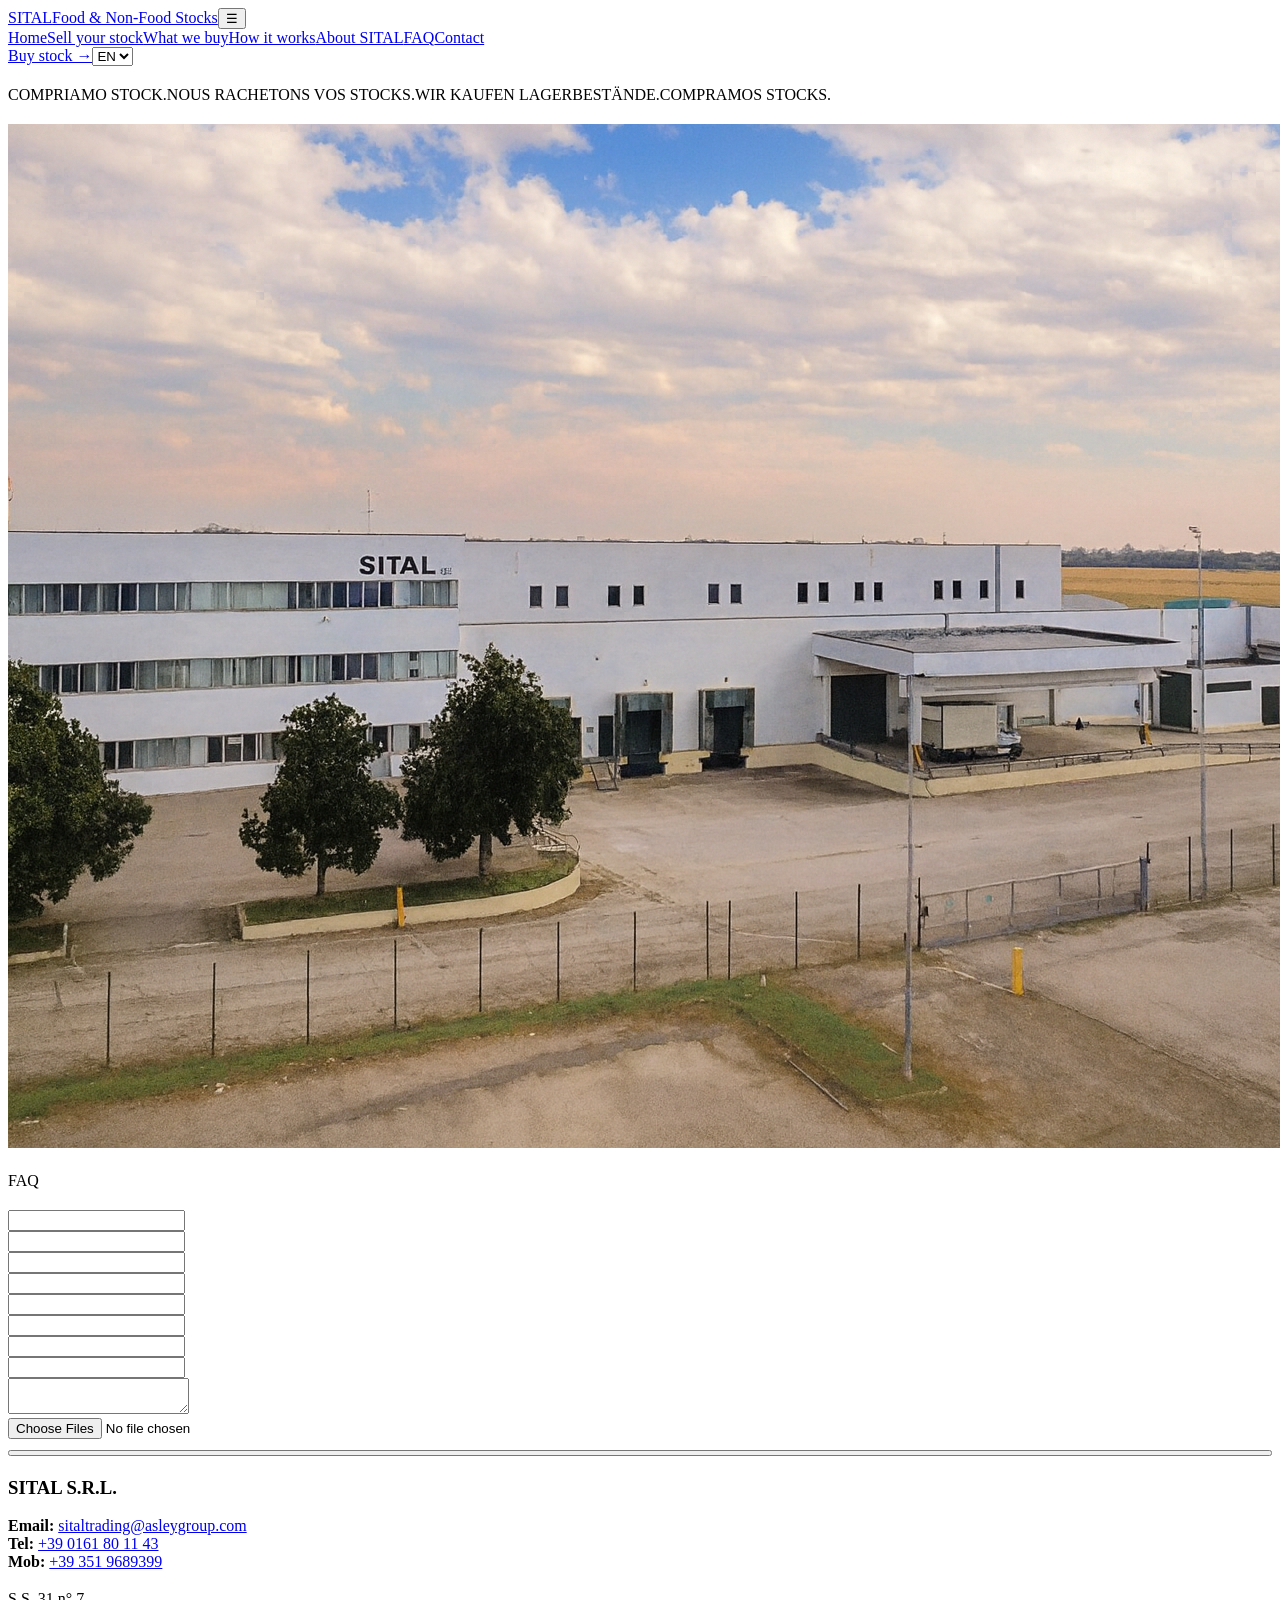
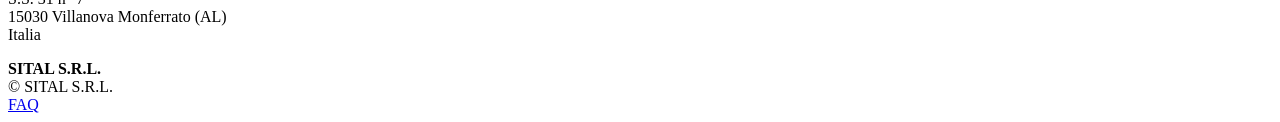
==== preview/index.html @ 307b0c4f "Add isolated redesign preview" ====
<!DOCTYPE html>
<html lang="en">
<head>
<meta charset="UTF-8"><meta name="viewport" content="width=device-width,initial-scale=1">
<meta name="theme-color" content="#0c2033"><meta name="description" content="SITAL buys overstocks, short-dated products, end-of-line goods, cancelled orders and packaging-change stock.">
<title>SITAL | We Buy Stocks</title><link rel="stylesheet" href="site.css">
</head>
<body>
<header><div class="container top"><a class="brand" href="#top"><span class="brand-main">SITAL</span><span class="brand-sub">Food & Non-Food Stocks</span></a><button class="menu" id="menu">☰</button><nav id="nav"><a href="#top" data-k="nav.0">Home</a><a href="#sell" data-k="nav.1">Sell your stock</a><a href="#what" data-k="nav.2">What we buy</a><a href="#how" data-k="nav.3">How it works</a><a href="#about" data-k="nav.4">About SITAL</a><a href="#faq" data-k="nav.5">FAQ</a><a href="#contact" data-k="nav.6">Contact</a></nav><div class="actions"><a class="btn btn-orange header-buy" href="mailto:sitaltrading@asleygroup.com?subject=Stock%20purchase%20enquiry" data-k="nav.7">Buy stock →</a><select class="lang" id="lang"><option value="en">EN</option><option value="it">IT</option><option value="fr">FR</option><option value="de">DE</option><option value="es">ES</option></select></div></div></header>
<main id="top">
<section class="hero"><div class="container hero-in"><div class="hero-kicker" data-k="hero.0"></div><h1 data-k="hero.1"></h1><div class="multi"><span>COMPRIAMO STOCK.</span><span>NOUS RACHETONS VOS STOCKS.</span><span>WIR KAUFEN LAGERBESTÄNDE.</span><span>COMPRAMOS STOCKS.</span></div><div class="hero-cta"><a class="btn btn-orange" href="#sell" data-k="hero.2"></a><a class="btn btn-outline" href="#how" data-k="hero.3"></a></div></div><div class="hero-note" data-k="hero.4"></div></section>
<div class="band"><div class="container band-in"><div class="band-item" data-k="values.0"></div><div class="band-item" data-k="values.1"></div><div class="band-item" data-k="values.2"></div></div></div>
<div class="features"><div class="container features-in" id="features"></div></div>
<section id="what"><div class="container reveal"><div class="eyebrow" data-k="what.0"></div><h2 class="title" data-k="what.1"></h2><p class="lead" data-k="what.2"></p><div class="cards" id="whatCards"></div></div></section>
<section class="why"><div class="container why-grid"><div class="why-box reveal"><div class="eyebrow" data-k="why.0"></div><h2 data-k="why.1"></h2><p data-k="why.2"></p><a href="#sell" class="btn btn-orange" data-k="why.3"></a></div><div class="why-items reveal" id="whyItems"></div></div></section>
<section id="how"><div class="container reveal"><div class="eyebrow" data-k="how.0"></div><h2 class="title" data-k="how.1"></h2><p class="lead" data-k="how.2"></p><div class="steps" id="steps"></div></div></section>
<section class="protect"><div class="container protect-grid reveal"><div><div class="eyebrow" data-k="protect.0"></div><h2 class="title" data-k="protect.1"></h2><p class="lead" data-k="protect.2"></p><div class="rules" id="rules"></div></div><div class="noitaly"><span data-k="protect.4"></span><small data-k="protect.5"></small></div></div></section>
<section id="about"><div class="container about-grid reveal"><div><div class="eyebrow" data-k="about.0"></div><h2 class="title" data-k="about.1"></h2><p class="lead" data-k="about.2"></p><div class="facts" id="facts"></div></div><div class="photo"><img src="../foto-azienda.png" alt="SITAL warehouse and offices in Villanova Monferrato" loading="lazy"></div></div></section>
<section class="sustain"><div class="container reveal"><div class="eyebrow" data-k="sustain.0"></div><h2 class="title" data-k="sustain.1"></h2><p class="lead" data-k="sustain.2"></p><div class="cards" id="sustainCards"></div></div></section>
<section id="faq"><div class="container reveal"><div class="eyebrow">FAQ</div><h2 class="title" data-k="faqTitle"></h2><div class="faq-wrap" id="faqWrap"></div></div></section>
<section class="sell" id="sell"><div class="container sell-grid reveal"><div><div class="eyebrow" data-k="sell.0"></div><h2 class="title" data-k="sell.1"></h2><p class="lead" data-k="sell.2"></p><ul class="check" id="check"></ul></div><form class="form" id="stockForm"><div class="row"><div class="field"><label data-k="form.0"></label><input id="company" required></div><div class="field"><label data-k="form.1"></label><input id="name" required></div></div><div class="row"><div class="field"><label data-k="form.2"></label><input id="email" type="email" required></div><div class="field"><label data-k="form.3"></label><input id="phone"></div></div><div class="row"><div class="field"><label data-k="form.4"></label><input id="product" required></div><div class="field"><label data-k="form.5"></label><input id="qty"></div></div><div class="row"><div class="field"><label data-k="form.6"></label><input id="expiry"></div><div class="field"><label data-k="form.7"></label><input id="location"></div></div><div class="field"><label data-k="form.8"></label><textarea id="details"></textarea></div><div class="field"><label data-k="form.9"></label><input id="files" type="file" multiple accept=".xlsx,.xls,.csv,.pdf,.jpg,.jpeg,.png,.webp"><div class="hint" data-k="form.10"></div></div><button class="btn btn-orange" style="width:100%" type="submit" data-k="form.11"></button><p class="note" data-k="form.12"></p></form></div></section>
<section id="contact"><div class="container reveal"><div class="eyebrow" data-k="contact.0"></div><h2 class="title" data-k="contact.1"></h2><div class="contact-grid"><div class="contact-card"><h3>SITAL S.R.L.</h3><div class="line"><strong>Email:</strong> <a href="mailto:sitaltrading@asleygroup.com">sitaltrading@asleygroup.com</a></div><div class="line"><strong>Tel:</strong> <a href="tel:+390161801143">+39 0161 80 11 43</a></div><div class="line"><strong>Mob:</strong> <a href="tel:+393519689399">+39 351 9689399</a></div><div class="contact-actions"><a class="btn btn-orange" href="mailto:sitaltrading@asleygroup.com" data-k="contact.2"></a><a class="btn btn-dark" href="tel:+390161801143" data-k="contact.3"></a></div></div><div class="contact-card"><h3 data-k="contact.4"></h3><div class="line">S.S. 31 n° 7<br>15030 Villanova Monferrato (AL)<br>Italia</div><p class="line" data-k="contact.5"></p><div class="contact-actions"><a class="btn btn-dark" target="_blank" rel="noopener" href="https://www.google.com/maps/search/?api=1&query=SITAL+SRL+Villanova+Monferrato" data-k="contact.6"></a></div></div></div></div></section>
</main>
<footer><div class="container foot"><div><strong>SITAL S.R.L.</strong><div>© <span id="year"></span> SITAL S.R.L.</div></div><div class="foot-links"><a href="#what" data-k="nav.2"></a><a href="#how" data-k="nav.3"></a><a href="#faq">FAQ</a><a href="#contact" data-k="nav.6"></a></div></div></footer>
<div class="toast" id="toast"></div><script src="translations.js"></script><script src="site.js"></script>
</body></html>
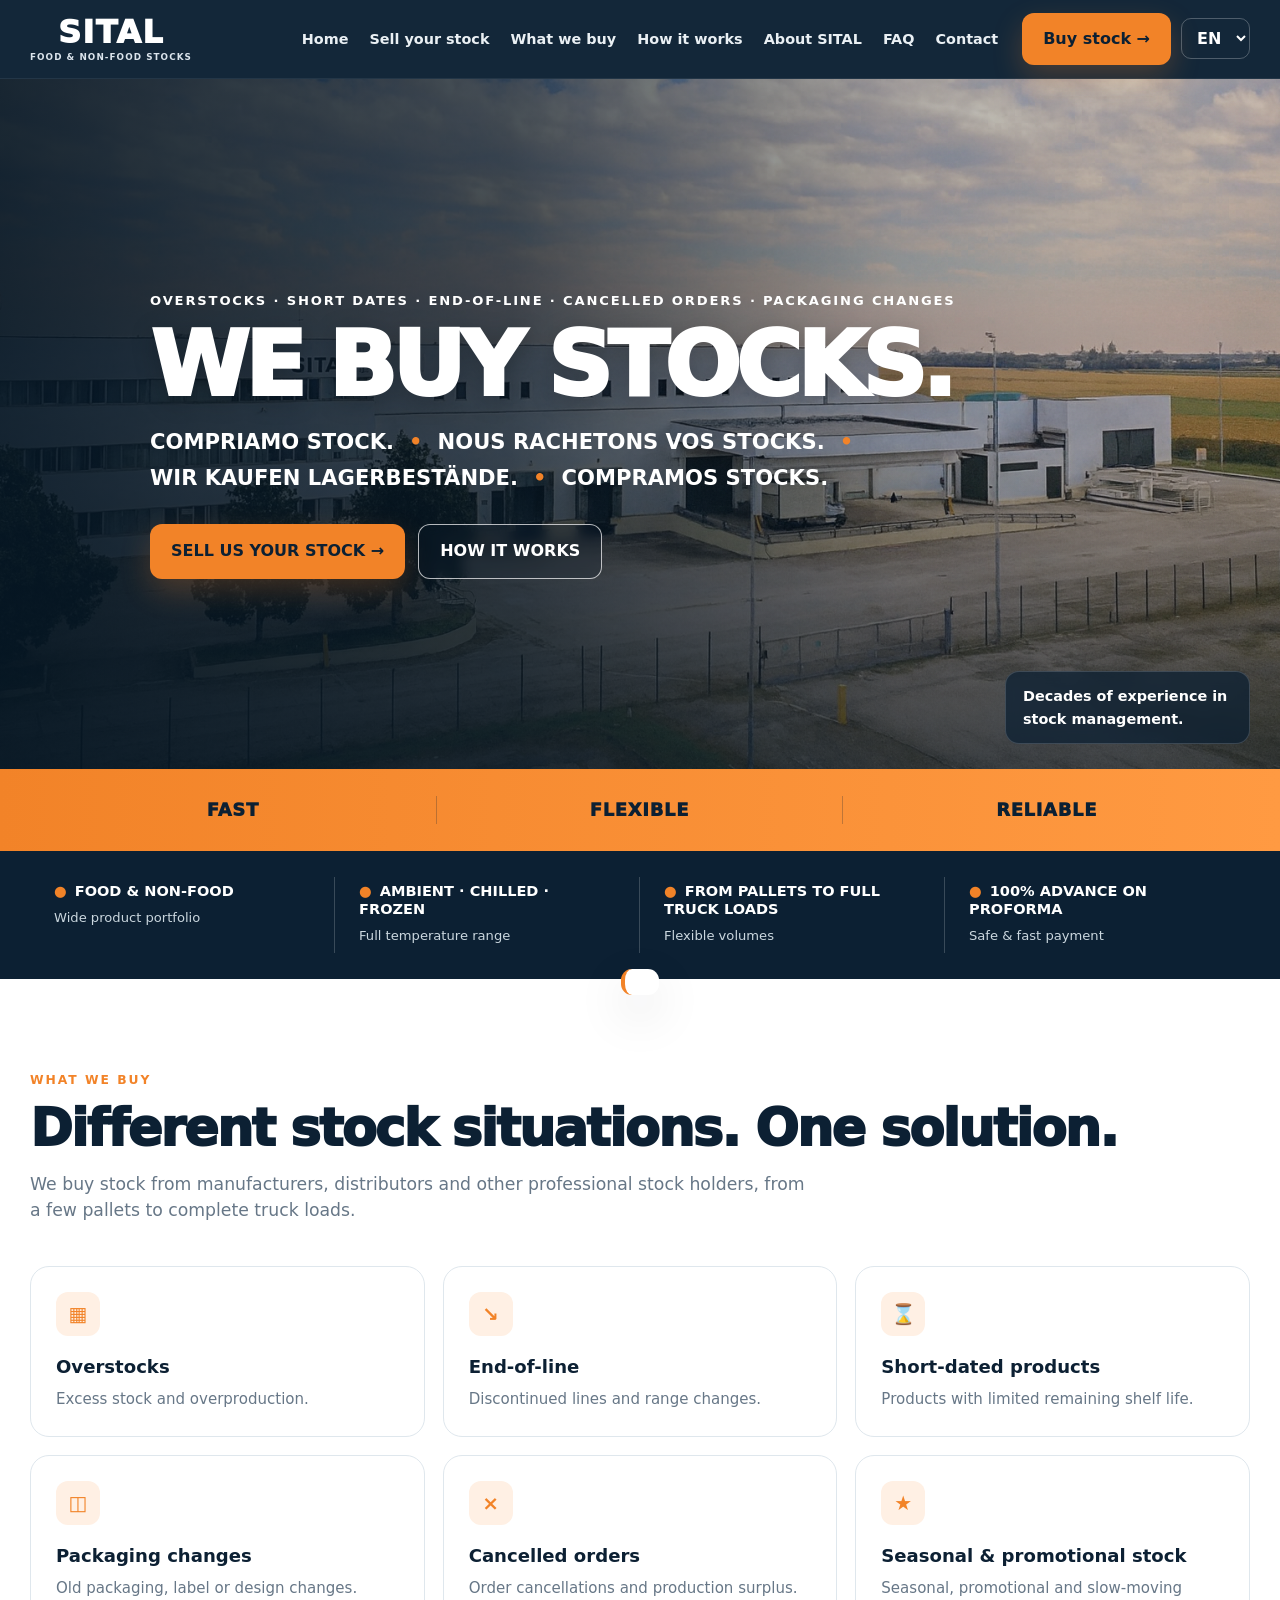
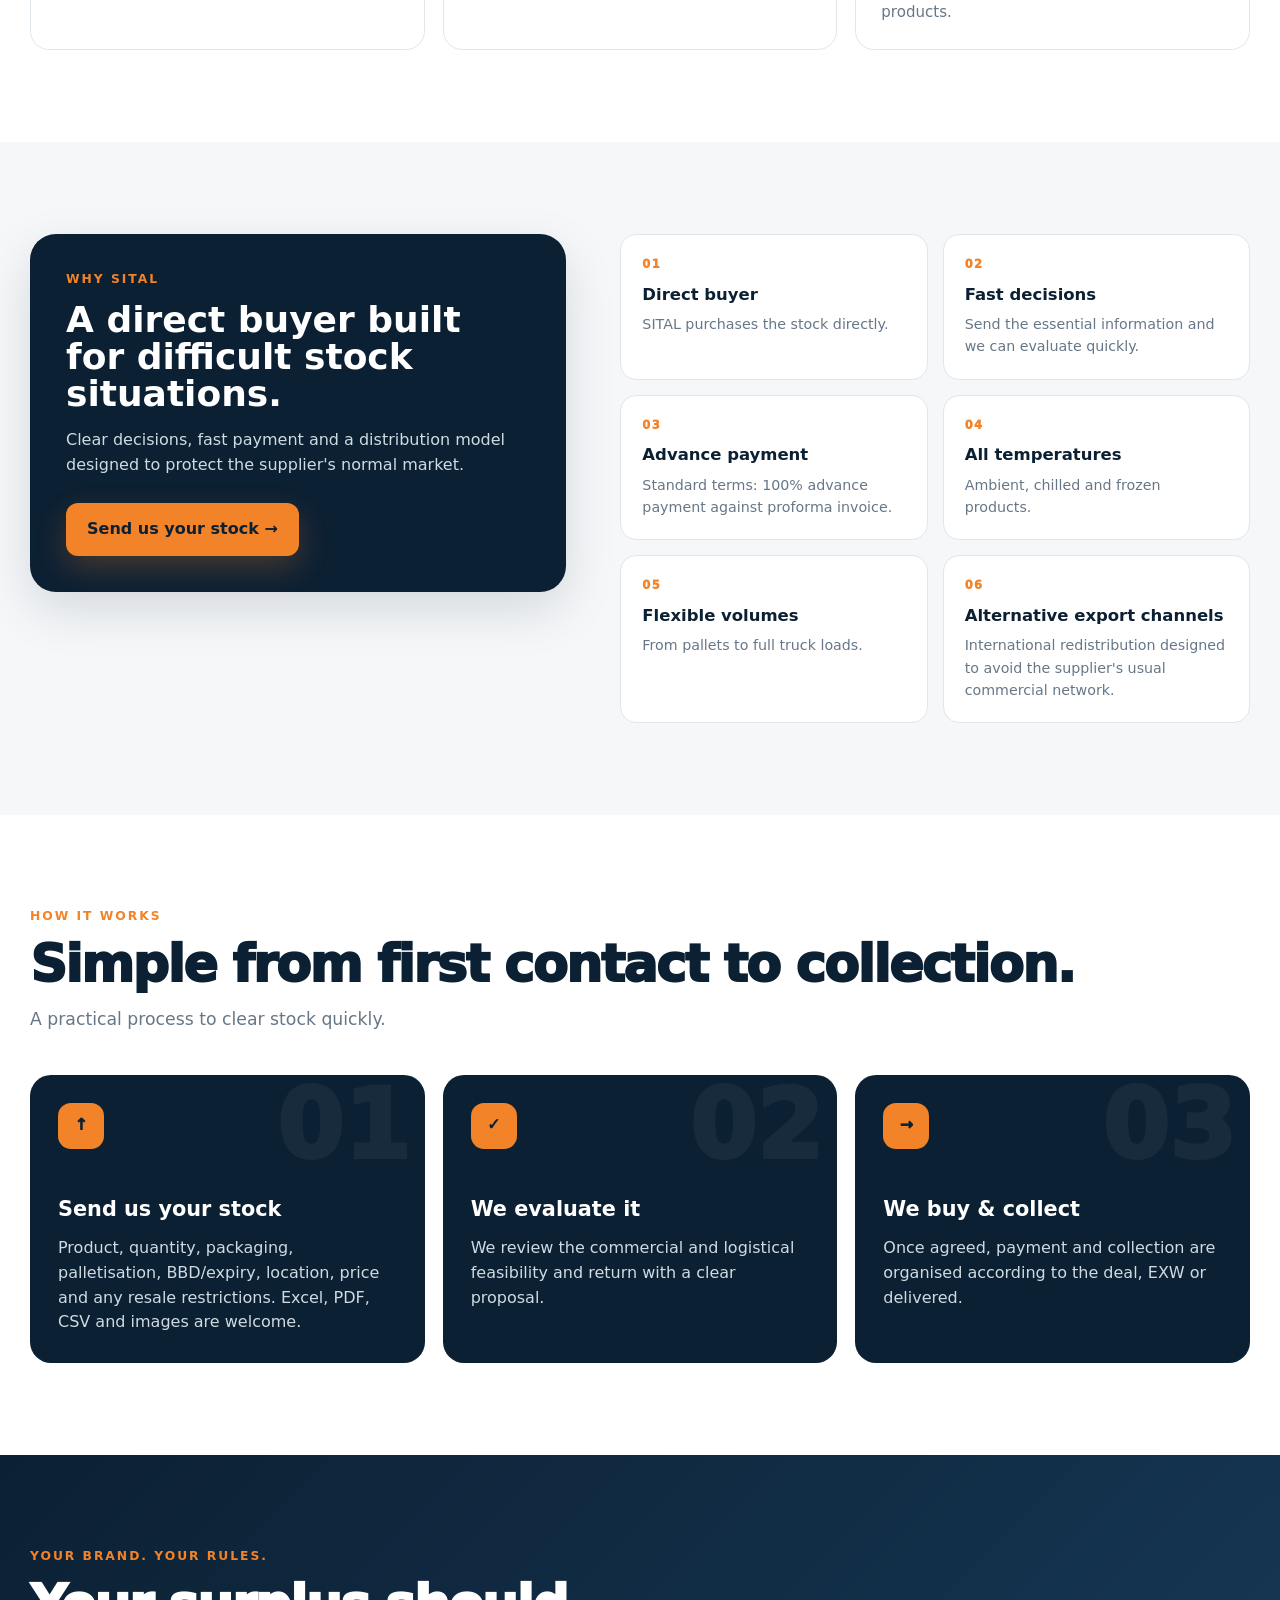
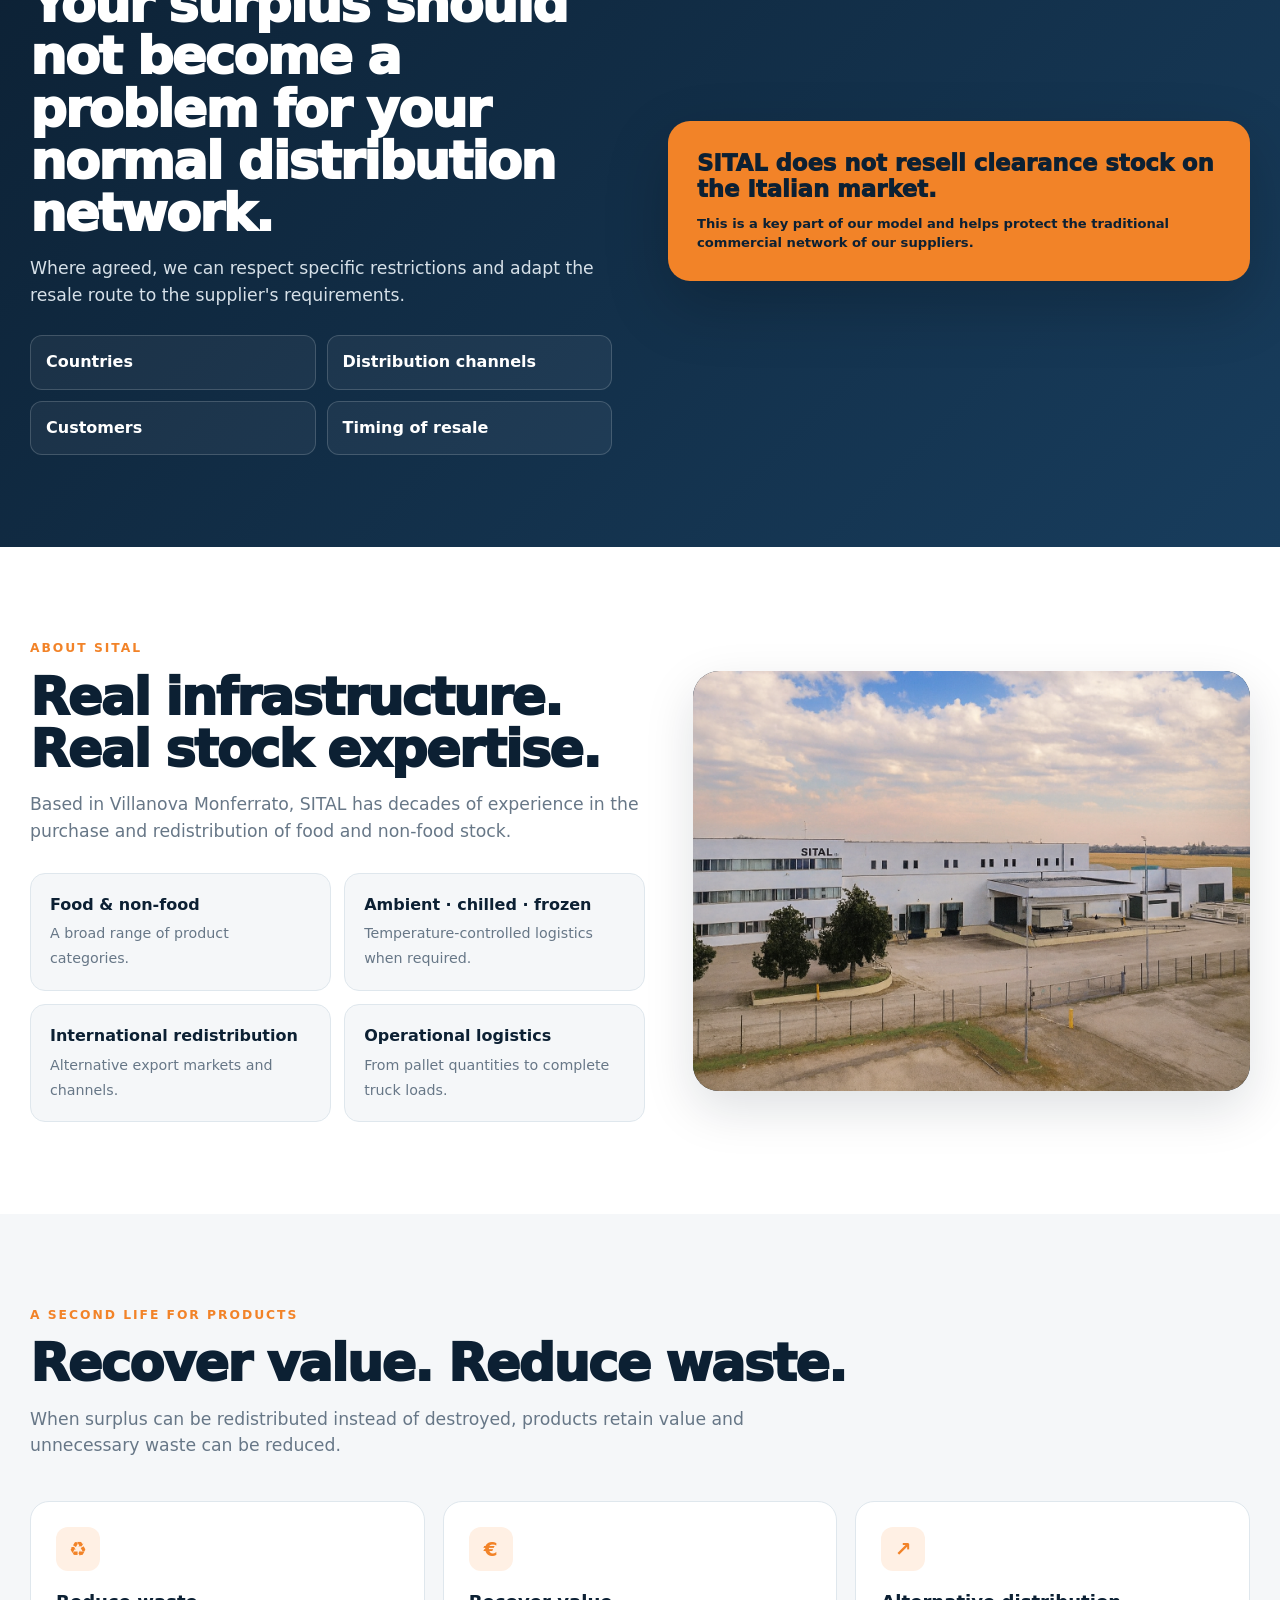
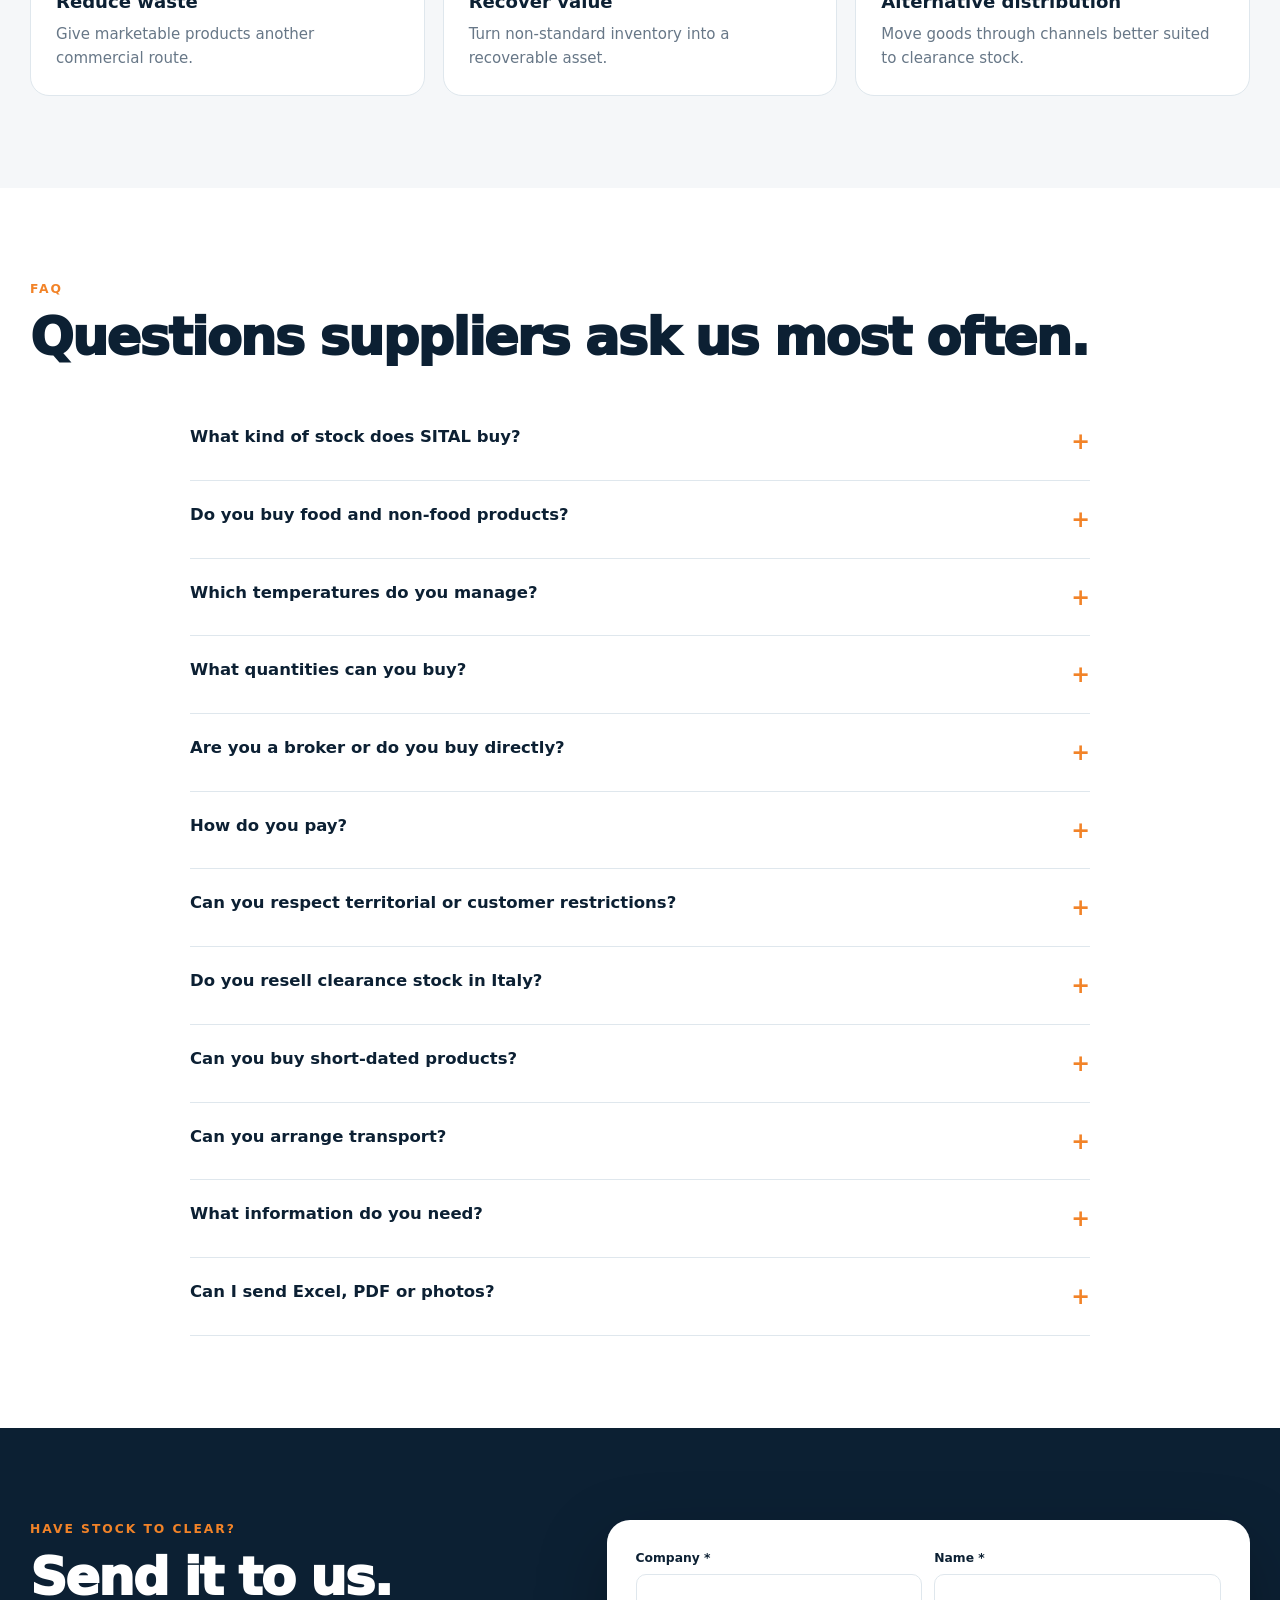
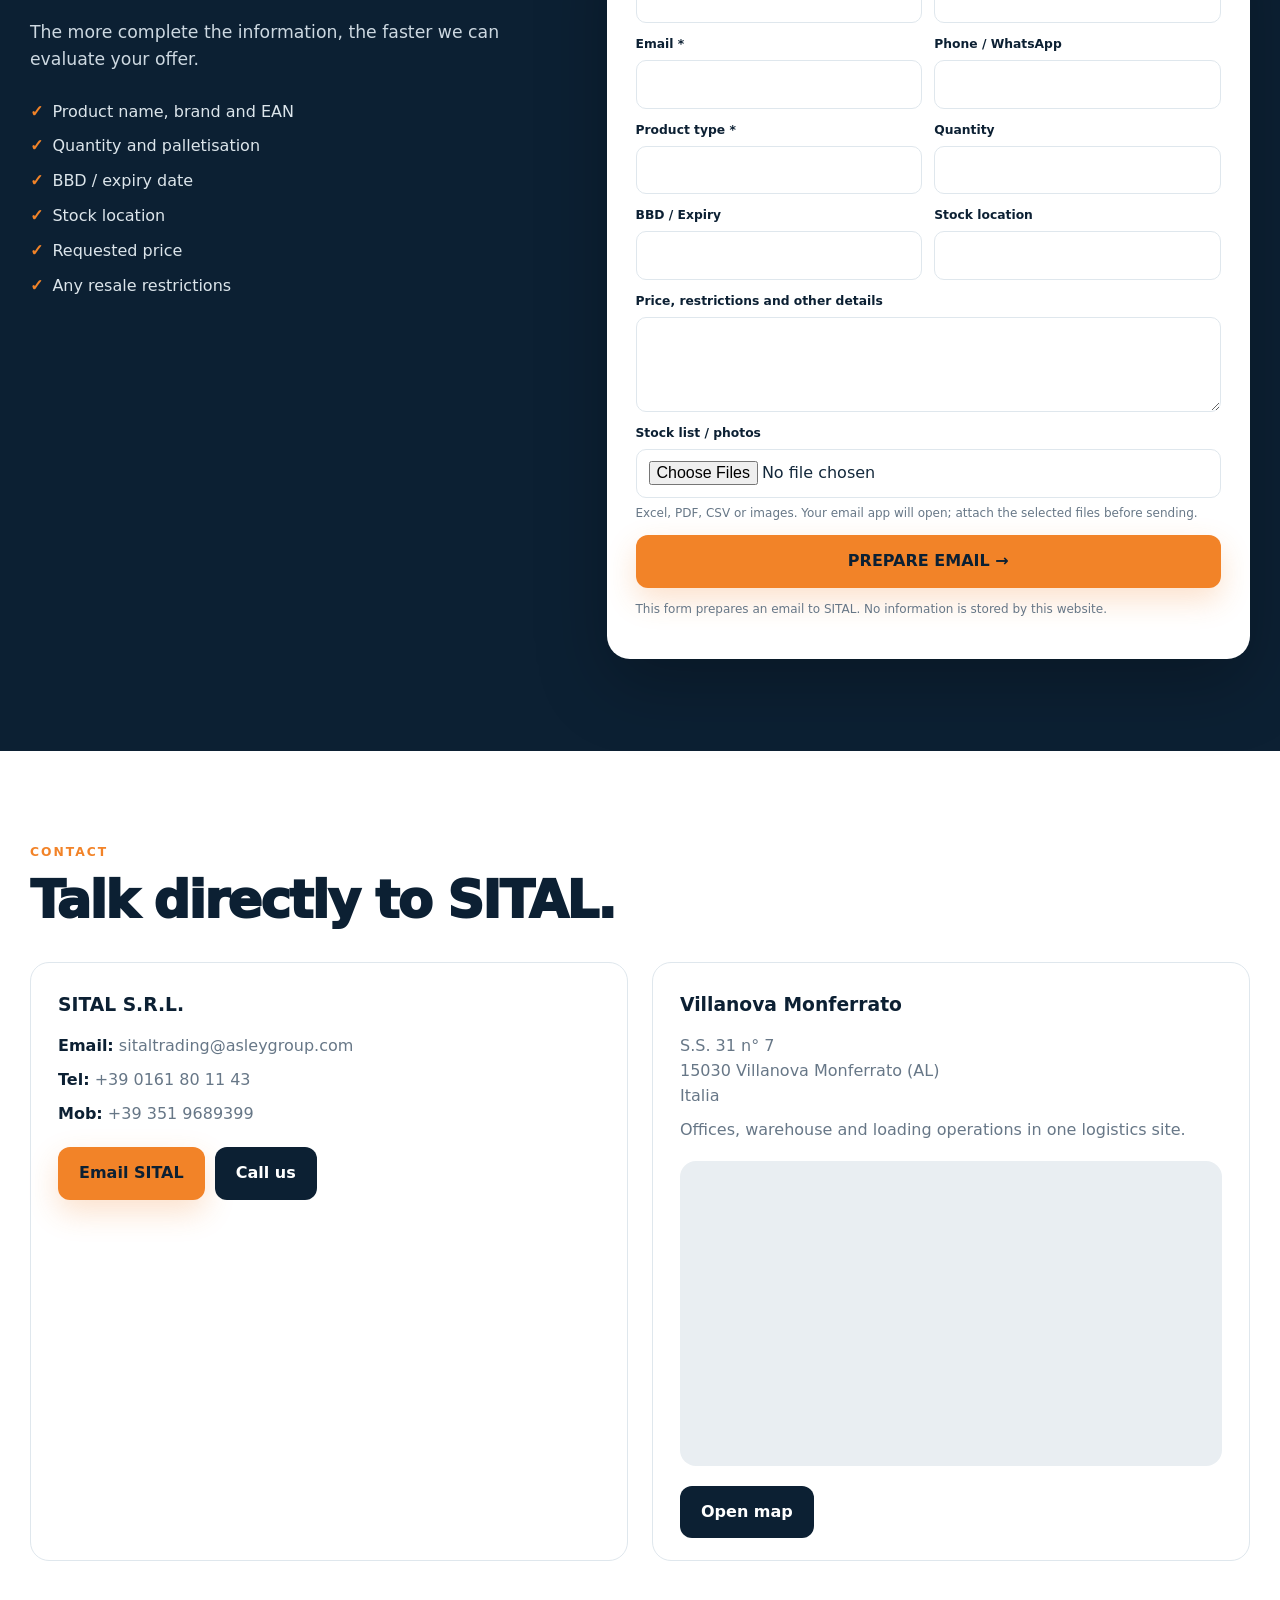
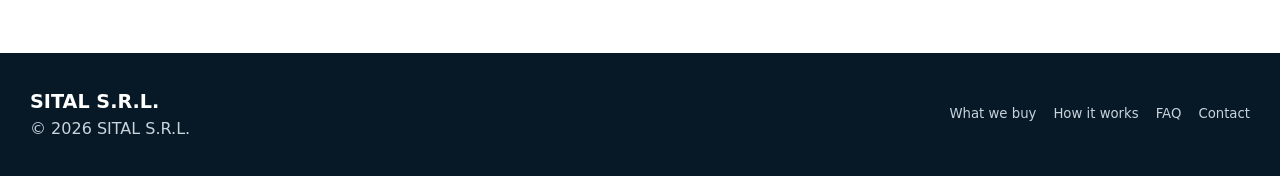
==== commit 7a3465a2: "Update preview with flyer image and embedded Google map" ====
--- a/preview/index.html
+++ b/preview/index.html
@@ -15,12 +15,12 @@
 <section class="why"><div class="container why-grid"><div class="why-box reveal"><div class="eyebrow" data-k="why.0"></div><h2 data-k="why.1"></h2><p data-k="why.2"></p><a href="#sell" class="btn btn-orange" data-k="why.3"></a></div><div class="why-items reveal" id="whyItems"></div></div></section>
 <section id="how"><div class="container reveal"><div class="eyebrow" data-k="how.0"></div><h2 class="title" data-k="how.1"></h2><p class="lead" data-k="how.2"></p><div class="steps" id="steps"></div></div></section>
 <section class="protect"><div class="container protect-grid reveal"><div><div class="eyebrow" data-k="protect.0"></div><h2 class="title" data-k="protect.1"></h2><p class="lead" data-k="protect.2"></p><div class="rules" id="rules"></div></div><div class="noitaly"><span data-k="protect.4"></span><small data-k="protect.5"></small></div></div></section>
-<section id="about"><div class="container about-grid reveal"><div><div class="eyebrow" data-k="about.0"></div><h2 class="title" data-k="about.1"></h2><p class="lead" data-k="about.2"></p><div class="facts" id="facts"></div></div><div class="photo"><img src="../foto-azienda.png" alt="SITAL warehouse and offices in Villanova Monferrato" loading="lazy"></div></div></section>
+<section id="about"><div class="container about-grid reveal"><div><div class="eyebrow" data-k="about.0"></div><h2 class="title" data-k="about.1"></h2><p class="lead" data-k="about.2"></p><div class="facts" id="facts"></div></div><div class="photo"><img id="companyPhoto" src="../foto-azienda.png" alt="SITAL warehouse and offices in Villanova Monferrato" loading="lazy"></div></div></section>
 <section class="sustain"><div class="container reveal"><div class="eyebrow" data-k="sustain.0"></div><h2 class="title" data-k="sustain.1"></h2><p class="lead" data-k="sustain.2"></p><div class="cards" id="sustainCards"></div></div></section>
 <section id="faq"><div class="container reveal"><div class="eyebrow">FAQ</div><h2 class="title" data-k="faqTitle"></h2><div class="faq-wrap" id="faqWrap"></div></div></section>
 <section class="sell" id="sell"><div class="container sell-grid reveal"><div><div class="eyebrow" data-k="sell.0"></div><h2 class="title" data-k="sell.1"></h2><p class="lead" data-k="sell.2"></p><ul class="check" id="check"></ul></div><form class="form" id="stockForm"><div class="row"><div class="field"><label data-k="form.0"></label><input id="company" required></div><div class="field"><label data-k="form.1"></label><input id="name" required></div></div><div class="row"><div class="field"><label data-k="form.2"></label><input id="email" type="email" required></div><div class="field"><label data-k="form.3"></label><input id="phone"></div></div><div class="row"><div class="field"><label data-k="form.4"></label><input id="product" required></div><div class="field"><label data-k="form.5"></label><input id="qty"></div></div><div class="row"><div class="field"><label data-k="form.6"></label><input id="expiry"></div><div class="field"><label data-k="form.7"></label><input id="location"></div></div><div class="field"><label data-k="form.8"></label><textarea id="details"></textarea></div><div class="field"><label data-k="form.9"></label><input id="files" type="file" multiple accept=".xlsx,.xls,.csv,.pdf,.jpg,.jpeg,.png,.webp"><div class="hint" data-k="form.10"></div></div><button class="btn btn-orange" style="width:100%" type="submit" data-k="form.11"></button><p class="note" data-k="form.12"></p></form></div></section>
-<section id="contact"><div class="container reveal"><div class="eyebrow" data-k="contact.0"></div><h2 class="title" data-k="contact.1"></h2><div class="contact-grid"><div class="contact-card"><h3>SITAL S.R.L.</h3><div class="line"><strong>Email:</strong> <a href="mailto:sitaltrading@asleygroup.com">sitaltrading@asleygroup.com</a></div><div class="line"><strong>Tel:</strong> <a href="tel:+390161801143">+39 0161 80 11 43</a></div><div class="line"><strong>Mob:</strong> <a href="tel:+393519689399">+39 351 9689399</a></div><div class="contact-actions"><a class="btn btn-orange" href="mailto:sitaltrading@asleygroup.com" data-k="contact.2"></a><a class="btn btn-dark" href="tel:+390161801143" data-k="contact.3"></a></div></div><div class="contact-card"><h3 data-k="contact.4"></h3><div class="line">S.S. 31 n° 7<br>15030 Villanova Monferrato (AL)<br>Italia</div><p class="line" data-k="contact.5"></p><div class="contact-actions"><a class="btn btn-dark" target="_blank" rel="noopener" href="https://www.google.com/maps/search/?api=1&query=SITAL+SRL+Villanova+Monferrato" data-k="contact.6"></a></div></div></div></div></section>
+<section id="contact"><div class="container reveal"><div class="eyebrow" data-k="contact.0"></div><h2 class="title" data-k="contact.1"></h2><div class="contact-grid"><div class="contact-card"><h3>SITAL S.R.L.</h3><div class="line"><strong>Email:</strong> <a href="mailto:sitaltrading@asleygroup.com">sitaltrading@asleygroup.com</a></div><div class="line"><strong>Tel:</strong> <a href="tel:+390161801143">+39 0161 80 11 43</a></div><div class="line"><strong>Mob:</strong> <a href="tel:+393519689399">+39 351 9689399</a></div><div class="contact-actions"><a class="btn btn-orange" href="mailto:sitaltrading@asleygroup.com" data-k="contact.2"></a><a class="btn btn-dark" href="tel:+390161801143" data-k="contact.3"></a></div></div><div class="contact-card"><h3 data-k="contact.4"></h3><div class="line">S.S. 31 n° 7<br>15030 Villanova Monferrato (AL)<br>Italia</div><p class="line" data-k="contact.5"></p><div class="map-wrap"><iframe title="SITAL location map" loading="lazy" referrerpolicy="no-referrer-when-downgrade" src="https://maps.google.com/maps?q=SITAL%20SRL%20Villanova%20Monferrato&z=14&output=embed"></iframe></div><div class="contact-actions"><a class="btn btn-dark" target="_blank" rel="noopener" href="https://www.google.com/maps/search/?api=1&query=SITAL+SRL+Villanova+Monferrato" data-k="contact.6"></a></div></div></div></div></section>
 </main>
 <footer><div class="container foot"><div><strong>SITAL S.R.L.</strong><div>© <span id="year"></span> SITAL S.R.L.</div></div><div class="foot-links"><a href="#what" data-k="nav.2"></a><a href="#how" data-k="nav.3"></a><a href="#faq">FAQ</a><a href="#contact" data-k="nav.6"></a></div></div></footer>
-<div class="toast" id="toast"></div><script src="translations.js"></script><script src="site.js"></script>
+<div class="toast" id="toast"></div><script src="translations.js"></script><script src="hero-0.js"></script><script src="hero-1.js"></script><script src="hero-2.js"></script><script src="hero-3.js"></script><script src="hero-4.js"></script><script src="hero-5.js"></script><script src="site.js"></script>
 </body></html>
--- a/preview/site.css
+++ b/preview/site.css
@@ -0,0 +1 @@
+:root{--navy:#0c2033;--navy2:#14334f;--orange:#f28328;--orange2:#ff9b47;--ink:#13283b;--muted:#677787;--soft:#f5f7f9;--line:#dfe7ed;--white:#fff;--max:1220px;--shadow:0 18px 50px rgba(5,25,42,.13)}*{box-sizing:border-box}html{scroll-behavior:smooth;scroll-padding-top:80px}body{margin:0;font-family:Inter,ui-sans-serif,system-ui,-apple-system,BlinkMacSystemFont,"Segoe UI",sans-serif;color:var(--ink);line-height:1.55;background:#fff;-webkit-font-smoothing:antialiased}a{color:inherit;text-decoration:none}button,input,textarea,select{font:inherit}img{max-width:100%;display:block}.container{width:min(var(--max),calc(100% - 40px));margin:auto}.eyebrow{text-transform:uppercase;letter-spacing:.16em;font-size:.77rem;font-weight:900;color:var(--orange);margin-bottom:12px}.title{margin:0 0 16px;font-size:clamp(2rem,4vw,3.55rem);line-height:1.02;letter-spacing:-.035em;color:var(--navy);font-weight:950}.lead{margin:0;color:var(--muted);font-size:1.08rem;max-width:790px}.btn{display:inline-flex;align-items:center;justify-content:center;gap:9px;border:0;border-radius:12px;padding:14px 21px;font-weight:900;cursor:pointer;transition:.2s}.btn:hover{transform:translateY(-2px)}.btn-orange{background:var(--orange);color:var(--navy);box-shadow:0 12px 30px rgba(242,131,40,.24)}.btn-orange:hover{background:var(--orange2)}.btn-outline{color:#fff;border:1px solid rgba(255,255,255,.7);background:rgba(12,32,51,.18);backdrop-filter:blur(6px)}.btn-dark{background:var(--navy);color:#fff}header{position:sticky;top:0;z-index:100;background:rgba(12,32,51,.97);backdrop-filter:blur(12px);border-bottom:1px solid rgba(255,255,255,.07)}.top{height:78px;display:flex;align-items:center;gap:24px}.brand{display:flex;flex-direction:column;line-height:1;align-items:center;text-align:center}.brand-main{font-size:2rem;font-weight:950;letter-spacing:.04em;color:#fff;position:relative}.brand-sub{font-size:.55rem;letter-spacing:.12em;text-transform:uppercase;color:#dce5ed;font-weight:850;margin-top:5px}nav{display:flex;gap:21px;margin-left:auto;align-items:center}nav a{color:#eaf0f4;font-size:.9rem;font-weight:750;position:relative}nav a:after{content:"";height:2px;background:var(--orange);position:absolute;left:0;right:100%;bottom:-7px;transition:.2s}nav a:hover:after{right:0}.actions{display:flex;align-items:center;gap:10px}.lang{border:1px solid rgba(255,255,255,.25);background:transparent;color:#fff;border-radius:10px;padding:9px 11px;font-weight:800}.lang option{color:#111;background:#fff}.menu{display:none;border:0;background:transparent;color:#fff;font-size:1.55rem}.hero{min-height:690px;position:relative;overflow:hidden;color:#fff;display:flex;align-items:flex-end;background:var(--navy)}.hero:before{content:"";position:absolute;inset:0;background-image:linear-gradient(90deg,rgba(5,22,36,.91) 0%,rgba(5,22,36,.72) 40%,rgba(5,22,36,.30) 70%,rgba(5,22,36,.15) 100%),linear-gradient(0deg,rgba(5,22,36,.55),transparent 46%),var(--hero-image, url("../foto-azienda.png"));background-size:cover;background-position:center center;transform:scale(1.004)}.hero-in{position:relative;z-index:2;padding:100px 0 78px;max-width:980px}.hero-kicker{font-size:.82rem;letter-spacing:.14em;text-transform:uppercase;font-weight:850;margin-bottom:14px}.hero h1{margin:0 0 22px;font-size:clamp(3.5rem,7vw,7rem);line-height:.88;letter-spacing:-.05em;font-weight:950;text-transform:uppercase;text-shadow:0 5px 24px rgba(0,0,0,.22);max-width:950px}.multi{display:flex;flex-wrap:wrap;gap:3px 15px;font-size:clamp(1rem,1.8vw,1.32rem);font-weight:850;margin-bottom:29px}.multi span:not(:last-child):after{content:"•";margin-left:15px;color:var(--orange)}.hero-cta{display:flex;gap:13px;flex-wrap:wrap}.hero-note{position:absolute;right:30px;bottom:25px;z-index:3;padding:13px 17px;border-radius:14px;background:rgba(12,32,51,.74);border:1px solid rgba(255,255,255,.16);backdrop-filter:blur(7px);font-weight:750;font-size:.9rem;max-width:245px}.band{background:linear-gradient(90deg,var(--orange),#ff9a42);color:var(--navy)}.band-in{display:grid;grid-template-columns:repeat(3,1fr);min-height:82px;align-items:center}.band-item{text-align:center;text-transform:uppercase;font-size:1.12rem;font-weight:950;letter-spacing:.04em;border-right:1px solid rgba(12,32,51,.25)}.band-item:last-child{border-right:0}.features{background:var(--navy);color:#fff;padding:26px 0}.features-in{display:grid;grid-template-columns:repeat(4,1fr)}.feature{padding:5px 24px;border-right:1px solid rgba(255,255,255,.19)}.feature:last-child{border-right:0}.feature strong{display:block;text-transform:uppercase;font-size:.91rem;line-height:1.25;margin-bottom:5px}.feature strong:before{content:"●";color:var(--orange);margin-right:8px}.feature span{font-size:.82rem;color:#cbd7df}section{padding:92px 0}.cards{display:grid;grid-template-columns:repeat(3,1fr);gap:18px;margin-top:42px}.card{border:1px solid var(--line);border-radius:19px;padding:25px;background:#fff;transition:.25s}.card:hover{transform:translateY(-5px);border-color:transparent;box-shadow:var(--shadow)}.ico{width:44px;height:44px;border-radius:12px;background:#fff0e4;color:var(--orange);display:grid;place-items:center;font-size:1.25rem;font-weight:900;margin-bottom:17px}.card h3{margin:0 0 7px;color:var(--navy);font-size:1.13rem}.card p{margin:0;color:var(--muted);font-size:.94rem}.why{background:var(--soft)}.why-grid{display:grid;grid-template-columns:.92fr 1.08fr;gap:54px;align-items:start}.why-box{position:sticky;top:110px;background:var(--navy);color:#fff;border-radius:26px;padding:36px;box-shadow:var(--shadow)}.why-box h2{margin:0 0 16px;font-size:2.25rem;line-height:1.03}.why-box p{color:#cfdbe3;margin:0 0 25px}.why-items{display:grid;grid-template-columns:1fr 1fr;gap:15px}.why-item{background:#fff;border:1px solid var(--line);border-radius:16px;padding:21px}.num{font-size:.72rem;letter-spacing:.12em;color:var(--orange);font-weight:950;margin-bottom:8px}.why-item h3{margin:0 0 6px;color:var(--navy);font-size:1.03rem}.why-item p{margin:0;color:var(--muted);font-size:.89rem}.steps{display:grid;grid-template-columns:repeat(3,1fr);gap:18px;margin-top:42px}.step{min-height:260px;background:var(--navy);color:#fff;border-radius:21px;padding:28px;position:relative;overflow:hidden}.step:after{content:attr(data-n);position:absolute;right:15px;top:3px;font-size:6rem;font-weight:950;color:rgba(255,255,255,.05);line-height:1}.step-ico{width:46px;height:46px;border-radius:13px;background:var(--orange);color:var(--navy);display:grid;place-items:center;font-weight:950}.step h3{margin:44px 0 11px;font-size:1.3rem}.step p{margin:0;color:#cfdae2}.protect{background:linear-gradient(135deg,var(--navy),#183d5d);color:#fff;position:relative;overflow:hidden}.protect-grid{display:grid;grid-template-columns:1fr 1fr;gap:56px;align-items:center;position:relative;z-index:2}.protect .title{color:#fff}.protect .lead{color:#d6e0e8}.rules{display:grid;grid-template-columns:1fr 1fr;gap:11px;margin-top:26px}.rule{border:1px solid rgba(255,255,255,.17);background:rgba(255,255,255,.05);padding:14px 15px;border-radius:12px;font-weight:760}.noitaly{background:var(--orange);color:var(--navy);border-radius:22px;padding:29px;font-size:1.42rem;line-height:1.15;font-weight:950;box-shadow:0 24px 65px rgba(0,0,0,.2)}.noitaly small{display:block;font-size:.82rem;font-weight:650;line-height:1.45;margin-top:12px}.about-grid{display:grid;grid-template-columns:1.05fr .95fr;gap:48px;align-items:center}.photo{border-radius:26px;overflow:hidden;box-shadow:var(--shadow);background:var(--navy)}.photo img{width:100%;height:420px;object-fit:cover}.facts{display:grid;grid-template-columns:1fr 1fr;gap:13px;margin-top:28px}.fact{background:var(--soft);border:1px solid var(--line);border-radius:15px;padding:19px}.fact strong{display:block;color:var(--navy);margin-bottom:4px}.fact span{font-size:.89rem;color:var(--muted)}.sustain{background:var(--soft)}.sustain .cards{grid-template-columns:repeat(3,1fr)}.faq-wrap{max-width:900px;margin:40px auto 0}.faq-item{border-bottom:1px solid var(--line)}.faq-q{width:100%;border:0;background:transparent;text-align:left;padding:21px 0;display:flex;justify-content:space-between;gap:18px;color:var(--navy);font-size:1.03rem;font-weight:850;cursor:pointer}.plus{color:var(--orange);font-size:1.4rem;transition:.2s}.faq-a{display:grid;grid-template-rows:0fr;transition:grid-template-rows .25s}.faq-a>div{overflow:hidden}.faq-a p{margin:0;padding:0 0 21px;color:var(--muted)}.faq-item.open .faq-a{grid-template-rows:1fr}.faq-item.open .plus{transform:rotate(45deg)}.sell{background:var(--navy);color:#fff}.sell .title{color:#fff}.sell .lead{color:#cdd8e1}.sell-grid{display:grid;grid-template-columns:.9fr 1.1fr;gap:50px;align-items:start}.check{list-style:none;padding:0;margin:27px 0 0;display:grid;gap:10px;color:#dce5eb}.check li:before{content:"✓";color:var(--orange);font-weight:950;margin-right:9px}.form{background:#fff;color:var(--ink);border-radius:23px;padding:29px;box-shadow:0 25px 70px rgba(0,0,0,.25)}.row{display:grid;grid-template-columns:1fr 1fr;gap:12px}.field{display:flex;flex-direction:column;gap:6px;margin-bottom:12px}.field label{font-size:.77rem;font-weight:850;color:var(--navy)}.field input,.field textarea{border:1px solid var(--line);border-radius:10px;padding:11px 12px;outline:none;color:var(--ink)}.field input:focus,.field textarea:focus{border-color:var(--orange);box-shadow:0 0 0 3px rgba(242,131,40,.12)}.field textarea{min-height:95px;resize:vertical}.hint,.note{font-size:.75rem;color:var(--muted)}.contact-grid{display:grid;grid-template-columns:1fr 1fr;gap:24px;margin-top:36px}.contact-card{border:1px solid var(--line);border-radius:19px;padding:27px}.contact-card h3{margin:0 0 15px;color:var(--navy)}.line{margin:9px 0;color:var(--muted)}.line strong{color:var(--navy)}.contact-actions{display:flex;gap:10px;flex-wrap:wrap;margin-top:20px}footer{background:#071826;color:#c9d4dc;padding:34px 0}.foot{display:flex;align-items:center;justify-content:space-between;gap:22px;flex-wrap:wrap}.foot strong{color:#fff;font-size:1.2rem}.foot-links{display:flex;gap:17px;flex-wrap:wrap;font-size:.83rem}.reveal{opacity:0;transform:translateY(17px);transition:.55s}.reveal.on{opacity:1;transform:none}.toast{position:fixed;z-index:300;left:50%;bottom:25px;transform:translate(-50%,120px);max-width:min(92vw,620px);padding:13px 17px;border-radius:11px;background:#fff;color:var(--navy);border-left:4px solid var(--orange);box-shadow:var(--shadow);font-weight:750;transition:.28s}.toast.show{transform:translate(-50%,0)}@media(max-width:1050px){nav{display:none;position:absolute;left:0;right:0;top:78px;background:var(--navy);padding:18px 20px 24px;flex-direction:column;align-items:flex-start;border-top:1px solid rgba(255,255,255,.08)}nav.open{display:flex}.menu{display:block;margin-left:auto}.header-buy{display:none}.hero-note{display:none}.features-in{grid-template-columns:1fr 1fr;gap:16px}.feature:nth-child(2){border-right:0}.why-grid,.protect-grid,.about-grid,.sell-grid{grid-template-columns:1fr}.why-box{position:relative;top:auto}.photo{order:-1}}@media(max-width:760px){.container{width:min(var(--max),calc(100% - 28px))}.top{height:70px}.brand-main{font-size:1.7rem}nav{top:70px}.hero{min-height:620px}.hero:before{background-image:linear-gradient(0deg,rgba(5,22,36,.92) 0%,rgba(5,22,36,.56) 65%,rgba(5,22,36,.28) 100%),var(--hero-image, url("../foto-azienda.png"))}.hero-in{padding:100px 0 55px}.hero h1{font-size:clamp(3rem,15vw,4.8rem)}.multi{display:block;font-size:.96rem}.multi span{display:block;margin:4px 0}.multi span:not(:last-child):after{display:none}.hero-cta{display:grid;grid-template-columns:1fr}.hero-cta .btn{width:100%}.band-in{grid-template-columns:1fr}.band-item{min-height:65px;display:grid;place-items:center;border-right:0;border-bottom:1px solid rgba(12,32,51,.2)}.band-item:last-child{border-bottom:0}.features-in{grid-template-columns:1fr}.feature{border-right:0!important;border-bottom:1px solid rgba(255,255,255,.16);padding:14px 5px}.feature:last-child{border-bottom:0}section{padding:70px 0}.cards,.steps,.why-items,.rules,.facts,.sustain .cards,.row,.contact-grid{grid-template-columns:1fr}.photo img{height:270px}.top{gap:10px}.lang{padding:8px 9px;font-size:.82rem}}.map-wrap{margin-top:18px;border-radius:16px;overflow:hidden;background:#e9eef2;aspect-ratio:16/9}.map-wrap iframe{display:block;width:100%;height:100%;border:0}.contact-card:has(.map-wrap){padding-bottom:22px}@media(max-width:760px){.map-wrap{aspect-ratio:4/3}.contact-card{padding:22px}.top{min-height:70px;height:auto;padding:10px 0}.brand{align-items:center;text-align:center}.brand-main{font-size:1.65rem}.brand-sub{font-size:.5rem}.hero{min-height:590px}.photo img{height:auto;max-height:360px;object-fit:cover}}@media(max-width:480px){.container{width:min(var(--max),calc(100% - 22px))}.hero h1{font-size:clamp(2.65rem,16vw,4rem)}.title{font-size:2rem}.form{padding:20px}.contact-card{padding:19px}.btn{padding:13px 16px}.actions{gap:6px}.lang{min-width:52px}}
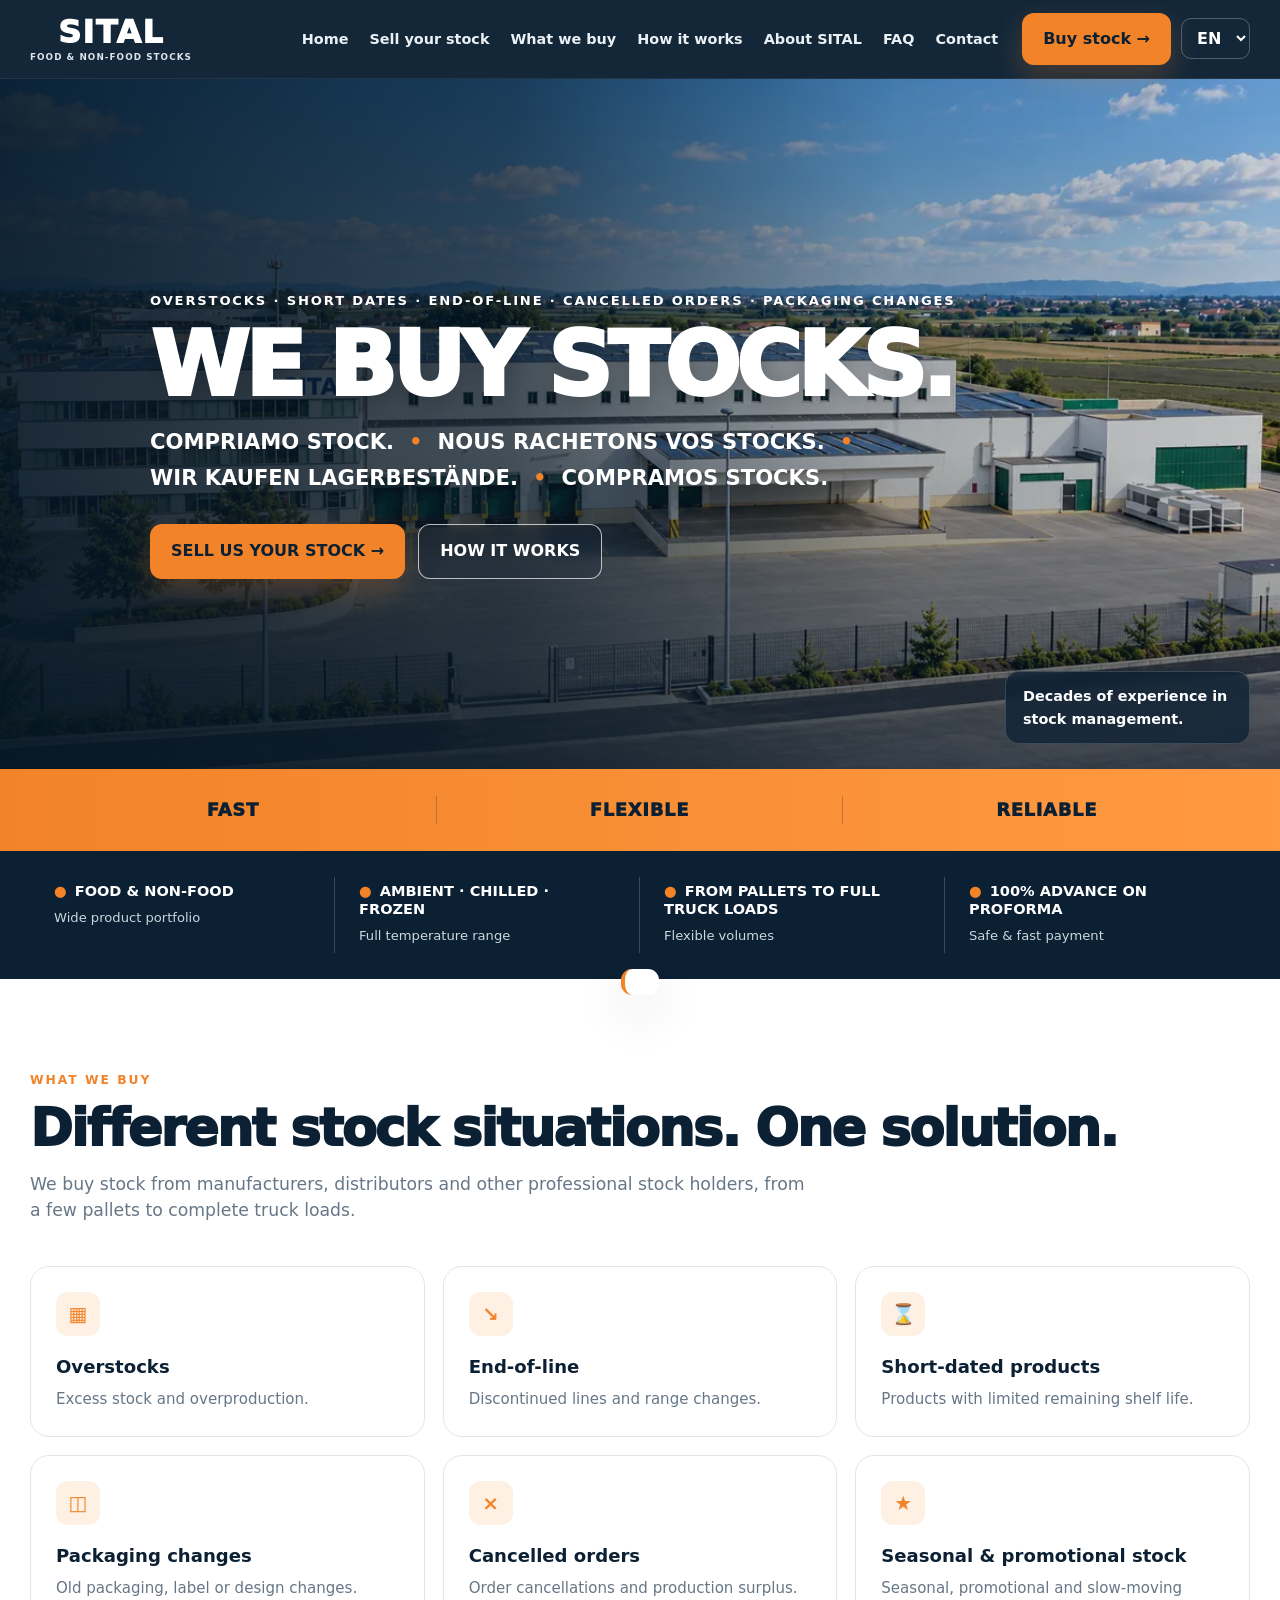
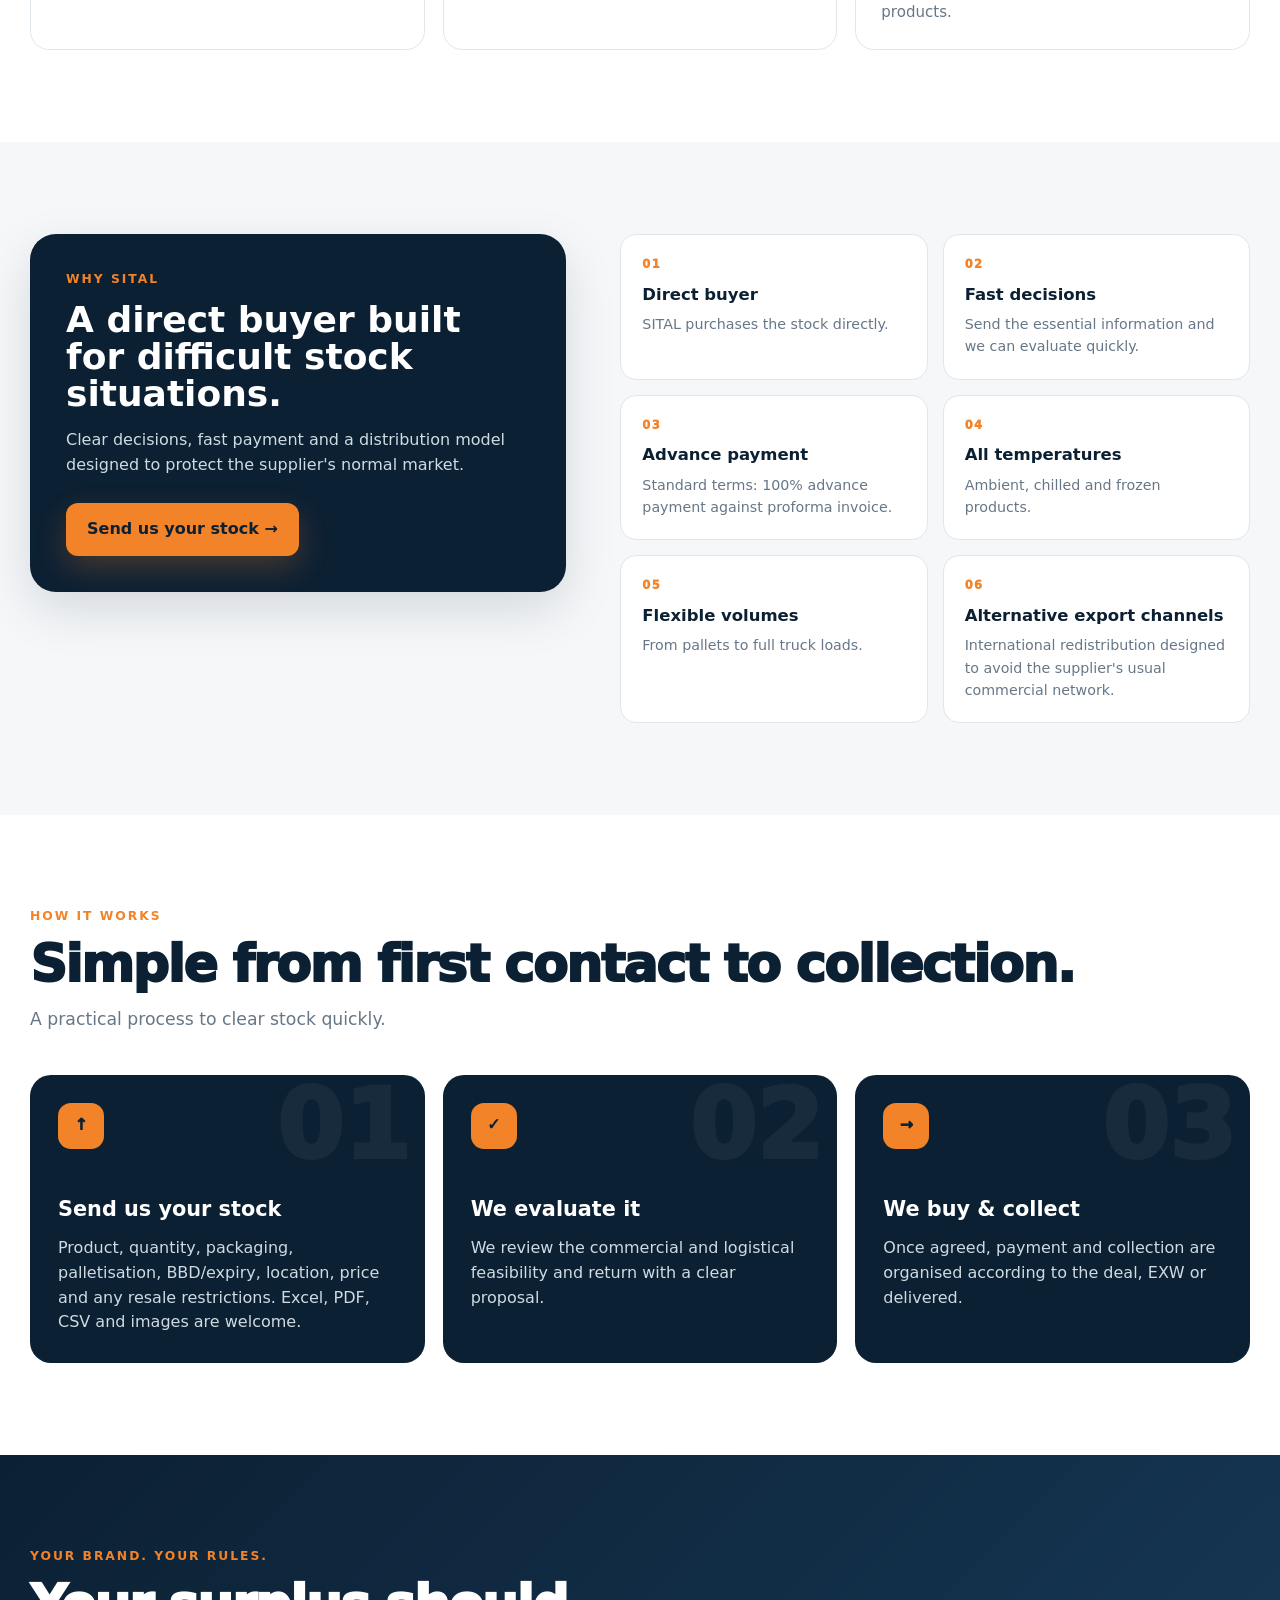
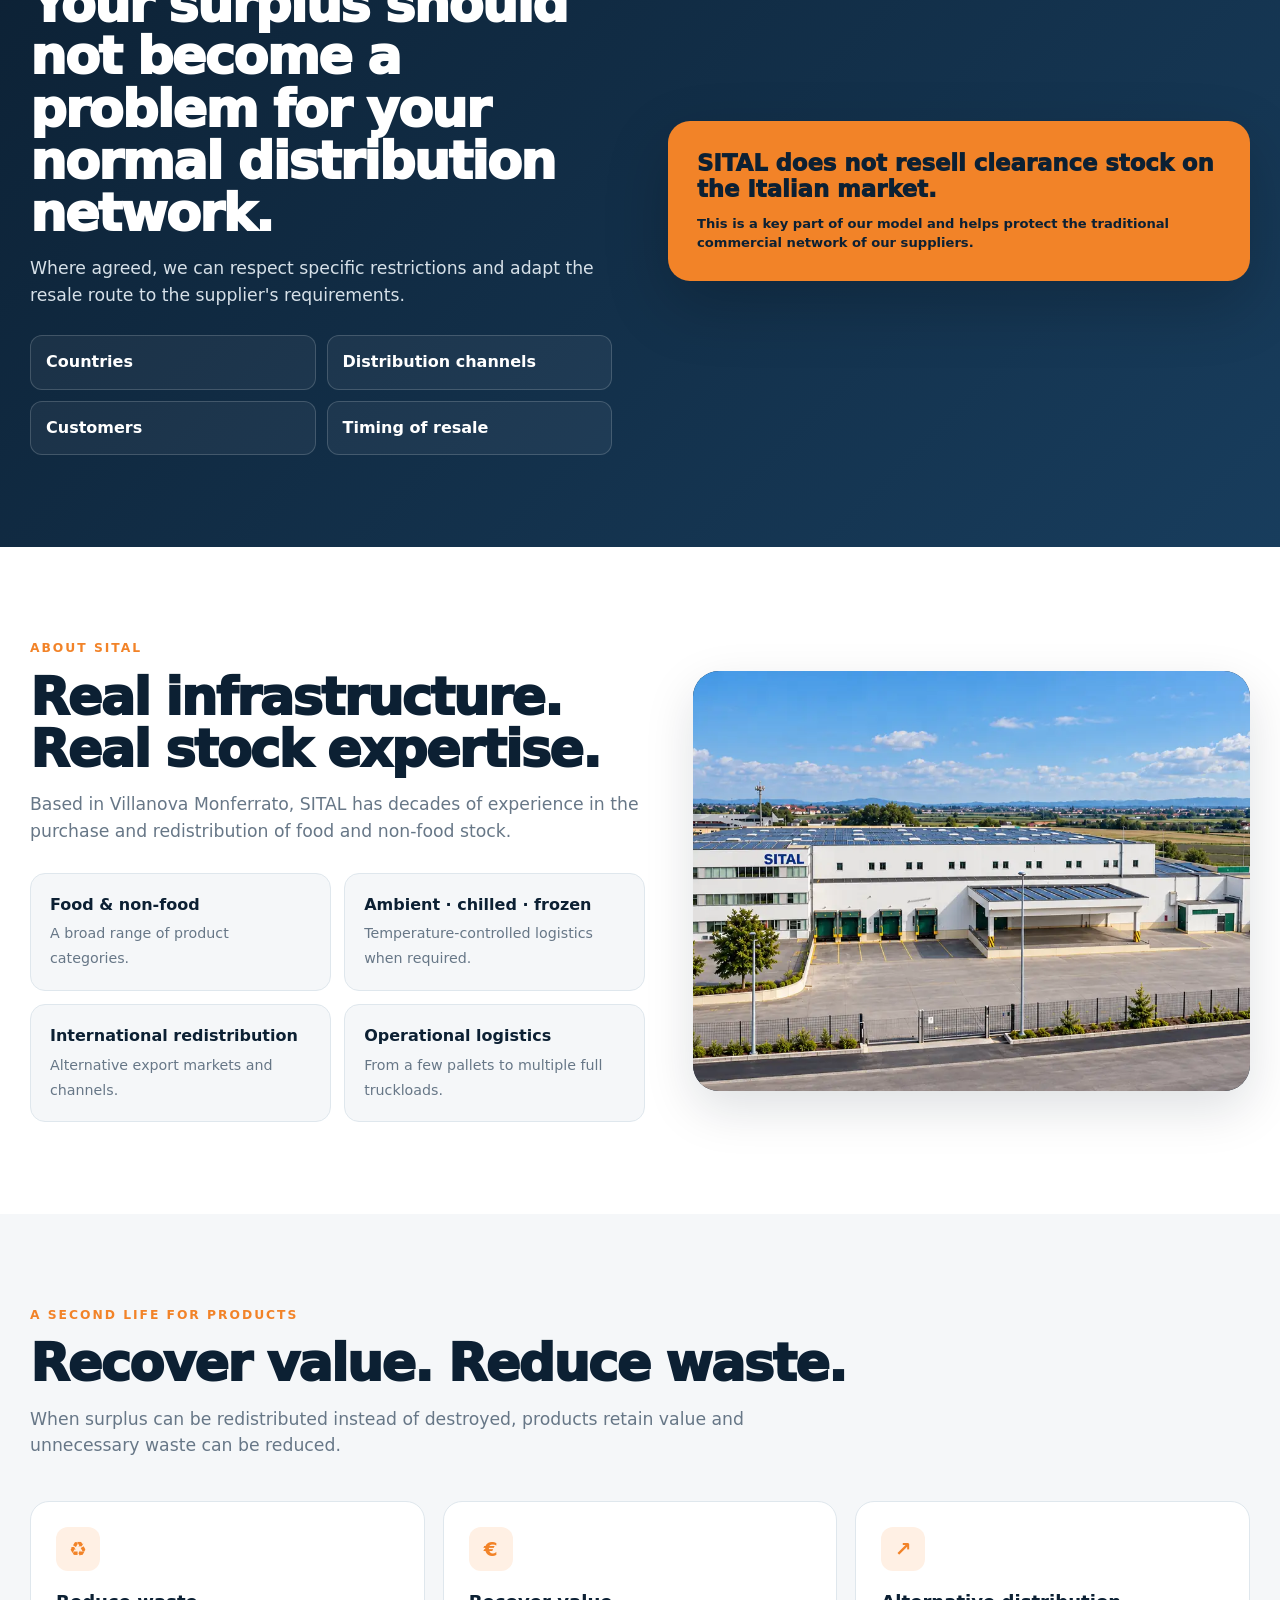
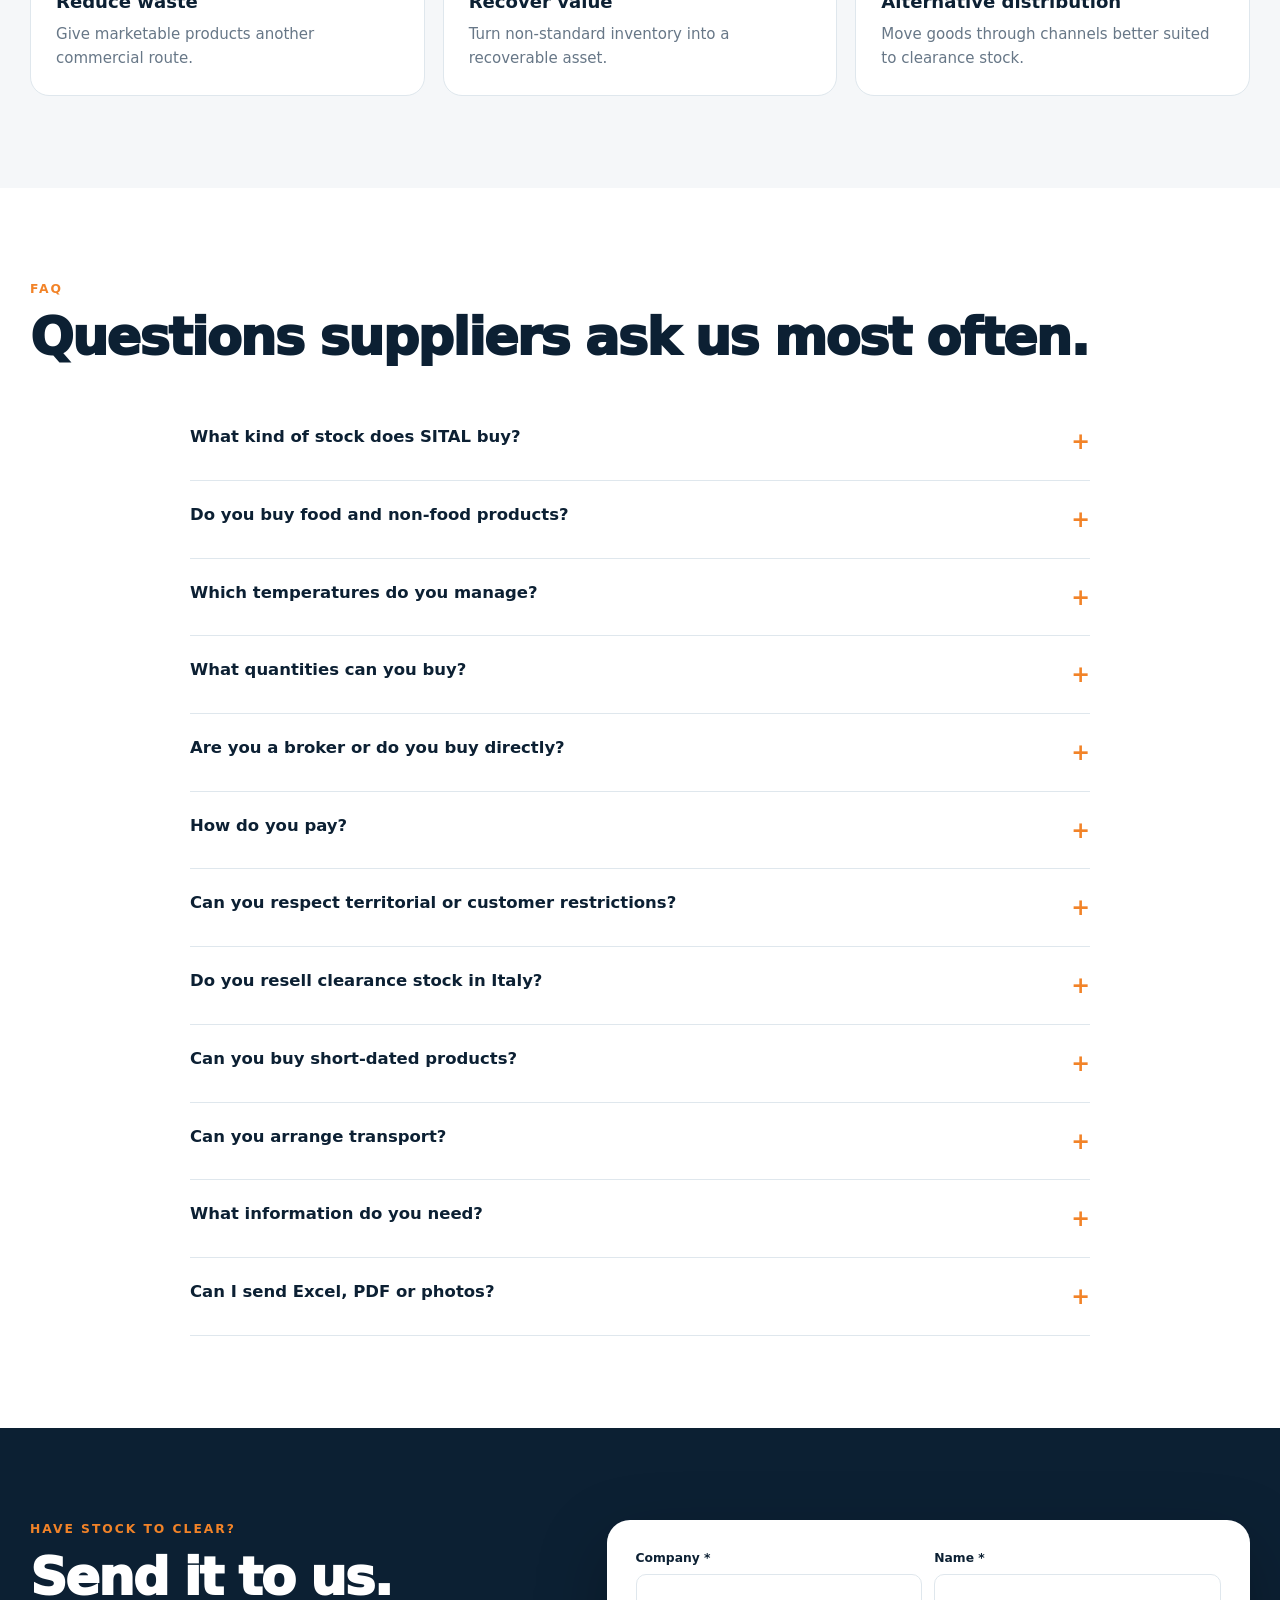
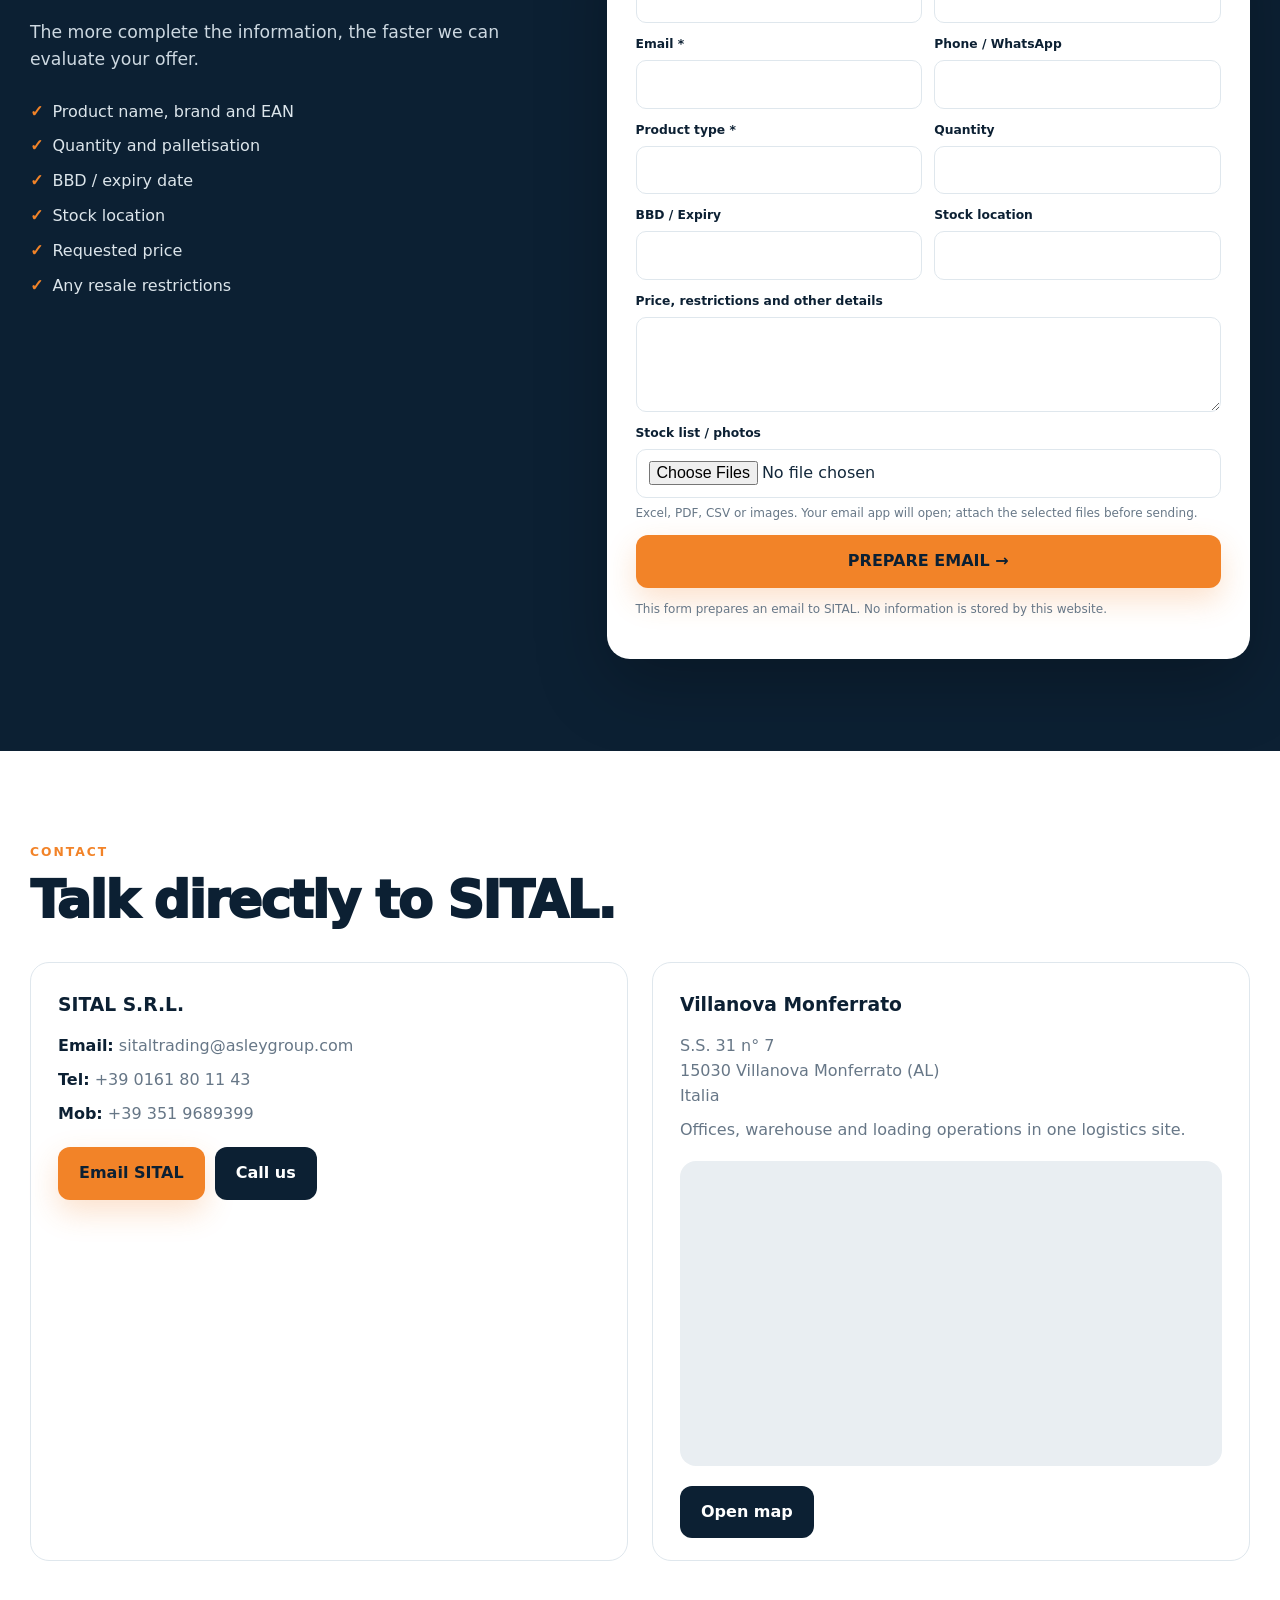
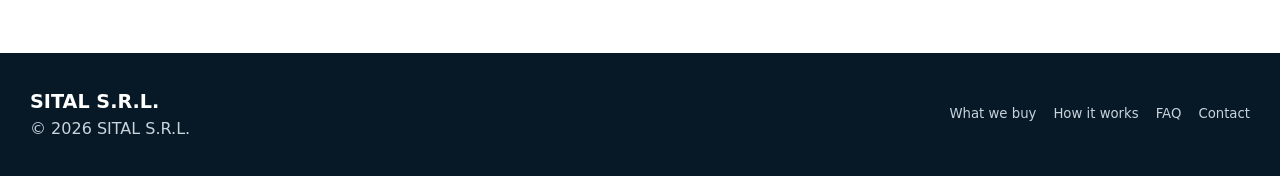
==== commit 6381fb54: "Switch preview imagery to approved warehouse photo" ====
--- a/preview/index.html
+++ b/preview/index.html
@@ -15,12 +15,12 @@
 <section class="why"><div class="container why-grid"><div class="why-box reveal"><div class="eyebrow" data-k="why.0"></div><h2 data-k="why.1"></h2><p data-k="why.2"></p><a href="#sell" class="btn btn-orange" data-k="why.3"></a></div><div class="why-items reveal" id="whyItems"></div></div></section>
 <section id="how"><div class="container reveal"><div class="eyebrow" data-k="how.0"></div><h2 class="title" data-k="how.1"></h2><p class="lead" data-k="how.2"></p><div class="steps" id="steps"></div></div></section>
 <section class="protect"><div class="container protect-grid reveal"><div><div class="eyebrow" data-k="protect.0"></div><h2 class="title" data-k="protect.1"></h2><p class="lead" data-k="protect.2"></p><div class="rules" id="rules"></div></div><div class="noitaly"><span data-k="protect.4"></span><small data-k="protect.5"></small></div></div></section>
-<section id="about"><div class="container about-grid reveal"><div><div class="eyebrow" data-k="about.0"></div><h2 class="title" data-k="about.1"></h2><p class="lead" data-k="about.2"></p><div class="facts" id="facts"></div></div><div class="photo"><img id="companyPhoto" src="../foto-azienda.png" alt="SITAL warehouse and offices in Villanova Monferrato" loading="lazy"></div></div></section>
+<section id="about"><div class="container about-grid reveal"><div><div class="eyebrow" data-k="about.0"></div><h2 class="title" data-k="about.1"></h2><p class="lead" data-k="about.2"></p><div class="facts" id="facts"></div></div><div class="photo"><img id="companyPhoto" src="sital-deposito.webp" alt="SITAL warehouse and offices in Villanova Monferrato" loading="lazy"></div></div></section>
 <section class="sustain"><div class="container reveal"><div class="eyebrow" data-k="sustain.0"></div><h2 class="title" data-k="sustain.1"></h2><p class="lead" data-k="sustain.2"></p><div class="cards" id="sustainCards"></div></div></section>
 <section id="faq"><div class="container reveal"><div class="eyebrow">FAQ</div><h2 class="title" data-k="faqTitle"></h2><div class="faq-wrap" id="faqWrap"></div></div></section>
 <section class="sell" id="sell"><div class="container sell-grid reveal"><div><div class="eyebrow" data-k="sell.0"></div><h2 class="title" data-k="sell.1"></h2><p class="lead" data-k="sell.2"></p><ul class="check" id="check"></ul></div><form class="form" id="stockForm"><div class="row"><div class="field"><label data-k="form.0"></label><input id="company" required></div><div class="field"><label data-k="form.1"></label><input id="name" required></div></div><div class="row"><div class="field"><label data-k="form.2"></label><input id="email" type="email" required></div><div class="field"><label data-k="form.3"></label><input id="phone"></div></div><div class="row"><div class="field"><label data-k="form.4"></label><input id="product" required></div><div class="field"><label data-k="form.5"></label><input id="qty"></div></div><div class="row"><div class="field"><label data-k="form.6"></label><input id="expiry"></div><div class="field"><label data-k="form.7"></label><input id="location"></div></div><div class="field"><label data-k="form.8"></label><textarea id="details"></textarea></div><div class="field"><label data-k="form.9"></label><input id="files" type="file" multiple accept=".xlsx,.xls,.csv,.pdf,.jpg,.jpeg,.png,.webp"><div class="hint" data-k="form.10"></div></div><button class="btn btn-orange" style="width:100%" type="submit" data-k="form.11"></button><p class="note" data-k="form.12"></p></form></div></section>
 <section id="contact"><div class="container reveal"><div class="eyebrow" data-k="contact.0"></div><h2 class="title" data-k="contact.1"></h2><div class="contact-grid"><div class="contact-card"><h3>SITAL S.R.L.</h3><div class="line"><strong>Email:</strong> <a href="mailto:sitaltrading@asleygroup.com">sitaltrading@asleygroup.com</a></div><div class="line"><strong>Tel:</strong> <a href="tel:+390161801143">+39 0161 80 11 43</a></div><div class="line"><strong>Mob:</strong> <a href="tel:+393519689399">+39 351 9689399</a></div><div class="contact-actions"><a class="btn btn-orange" href="mailto:sitaltrading@asleygroup.com" data-k="contact.2"></a><a class="btn btn-dark" href="tel:+390161801143" data-k="contact.3"></a></div></div><div class="contact-card"><h3 data-k="contact.4"></h3><div class="line">S.S. 31 n° 7<br>15030 Villanova Monferrato (AL)<br>Italia</div><p class="line" data-k="contact.5"></p><div class="map-wrap"><iframe title="SITAL location map" loading="lazy" referrerpolicy="no-referrer-when-downgrade" src="https://maps.google.com/maps?q=SITAL%20SRL%20Villanova%20Monferrato&z=14&output=embed"></iframe></div><div class="contact-actions"><a class="btn btn-dark" target="_blank" rel="noopener" href="https://www.google.com/maps/search/?api=1&query=SITAL+SRL+Villanova+Monferrato" data-k="contact.6"></a></div></div></div></div></section>
 </main>
 <footer><div class="container foot"><div><strong>SITAL S.R.L.</strong><div>© <span id="year"></span> SITAL S.R.L.</div></div><div class="foot-links"><a href="#what" data-k="nav.2"></a><a href="#how" data-k="nav.3"></a><a href="#faq">FAQ</a><a href="#contact" data-k="nav.6"></a></div></div></footer>
-<div class="toast" id="toast"></div><script src="translations.js"></script><script src="hero-0.js"></script><script src="hero-1.js"></script><script src="hero-2.js"></script><script src="hero-3.js"></script><script src="hero-4.js"></script><script src="hero-5.js"></script><script src="site.js"></script>
+<div class="toast" id="toast"></div><script src="translations.js"></script><script src="site.js"></script>
 </body></html>
--- a/preview/site.css
+++ b/preview/site.css
@@ -1 +1 @@
-:root{--navy:#0c2033;--navy2:#14334f;--orange:#f28328;--orange2:#ff9b47;--ink:#13283b;--muted:#677787;--soft:#f5f7f9;--line:#dfe7ed;--white:#fff;--max:1220px;--shadow:0 18px 50px rgba(5,25,42,.13)}*{box-sizing:border-box}html{scroll-behavior:smooth;scroll-padding-top:80px}body{margin:0;font-family:Inter,ui-sans-serif,system-ui,-apple-system,BlinkMacSystemFont,"Segoe UI",sans-serif;color:var(--ink);line-height:1.55;background:#fff;-webkit-font-smoothing:antialiased}a{color:inherit;text-decoration:none}button,input,textarea,select{font:inherit}img{max-width:100%;display:block}.container{width:min(var(--max),calc(100% - 40px));margin:auto}.eyebrow{text-transform:uppercase;letter-spacing:.16em;font-size:.77rem;font-weight:900;color:var(--orange);margin-bottom:12px}.title{margin:0 0 16px;font-size:clamp(2rem,4vw,3.55rem);line-height:1.02;letter-spacing:-.035em;color:var(--navy);font-weight:950}.lead{margin:0;color:var(--muted);font-size:1.08rem;max-width:790px}.btn{display:inline-flex;align-items:center;justify-content:center;gap:9px;border:0;border-radius:12px;padding:14px 21px;font-weight:900;cursor:pointer;transition:.2s}.btn:hover{transform:translateY(-2px)}.btn-orange{background:var(--orange);color:var(--navy);box-shadow:0 12px 30px rgba(242,131,40,.24)}.btn-orange:hover{background:var(--orange2)}.btn-outline{color:#fff;border:1px solid rgba(255,255,255,.7);background:rgba(12,32,51,.18);backdrop-filter:blur(6px)}.btn-dark{background:var(--navy);color:#fff}header{position:sticky;top:0;z-index:100;background:rgba(12,32,51,.97);backdrop-filter:blur(12px);border-bottom:1px solid rgba(255,255,255,.07)}.top{height:78px;display:flex;align-items:center;gap:24px}.brand{display:flex;flex-direction:column;line-height:1;align-items:center;text-align:center}.brand-main{font-size:2rem;font-weight:950;letter-spacing:.04em;color:#fff;position:relative}.brand-sub{font-size:.55rem;letter-spacing:.12em;text-transform:uppercase;color:#dce5ed;font-weight:850;margin-top:5px}nav{display:flex;gap:21px;margin-left:auto;align-items:center}nav a{color:#eaf0f4;font-size:.9rem;font-weight:750;position:relative}nav a:after{content:"";height:2px;background:var(--orange);position:absolute;left:0;right:100%;bottom:-7px;transition:.2s}nav a:hover:after{right:0}.actions{display:flex;align-items:center;gap:10px}.lang{border:1px solid rgba(255,255,255,.25);background:transparent;color:#fff;border-radius:10px;padding:9px 11px;font-weight:800}.lang option{color:#111;background:#fff}.menu{display:none;border:0;background:transparent;color:#fff;font-size:1.55rem}.hero{min-height:690px;position:relative;overflow:hidden;color:#fff;display:flex;align-items:flex-end;background:var(--navy)}.hero:before{content:"";position:absolute;inset:0;background-image:linear-gradient(90deg,rgba(5,22,36,.91) 0%,rgba(5,22,36,.72) 40%,rgba(5,22,36,.30) 70%,rgba(5,22,36,.15) 100%),linear-gradient(0deg,rgba(5,22,36,.55),transparent 46%),var(--hero-image, url("../foto-azienda.png"));background-size:cover;background-position:center center;transform:scale(1.004)}.hero-in{position:relative;z-index:2;padding:100px 0 78px;max-width:980px}.hero-kicker{font-size:.82rem;letter-spacing:.14em;text-transform:uppercase;font-weight:850;margin-bottom:14px}.hero h1{margin:0 0 22px;font-size:clamp(3.5rem,7vw,7rem);line-height:.88;letter-spacing:-.05em;font-weight:950;text-transform:uppercase;text-shadow:0 5px 24px rgba(0,0,0,.22);max-width:950px}.multi{display:flex;flex-wrap:wrap;gap:3px 15px;font-size:clamp(1rem,1.8vw,1.32rem);font-weight:850;margin-bottom:29px}.multi span:not(:last-child):after{content:"•";margin-left:15px;color:var(--orange)}.hero-cta{display:flex;gap:13px;flex-wrap:wrap}.hero-note{position:absolute;right:30px;bottom:25px;z-index:3;padding:13px 17px;border-radius:14px;background:rgba(12,32,51,.74);border:1px solid rgba(255,255,255,.16);backdrop-filter:blur(7px);font-weight:750;font-size:.9rem;max-width:245px}.band{background:linear-gradient(90deg,var(--orange),#ff9a42);color:var(--navy)}.band-in{display:grid;grid-template-columns:repeat(3,1fr);min-height:82px;align-items:center}.band-item{text-align:center;text-transform:uppercase;font-size:1.12rem;font-weight:950;letter-spacing:.04em;border-right:1px solid rgba(12,32,51,.25)}.band-item:last-child{border-right:0}.features{background:var(--navy);color:#fff;padding:26px 0}.features-in{display:grid;grid-template-columns:repeat(4,1fr)}.feature{padding:5px 24px;border-right:1px solid rgba(255,255,255,.19)}.feature:last-child{border-right:0}.feature strong{display:block;text-transform:uppercase;font-size:.91rem;line-height:1.25;margin-bottom:5px}.feature strong:before{content:"●";color:var(--orange);margin-right:8px}.feature span{font-size:.82rem;color:#cbd7df}section{padding:92px 0}.cards{display:grid;grid-template-columns:repeat(3,1fr);gap:18px;margin-top:42px}.card{border:1px solid var(--line);border-radius:19px;padding:25px;background:#fff;transition:.25s}.card:hover{transform:translateY(-5px);border-color:transparent;box-shadow:var(--shadow)}.ico{width:44px;height:44px;border-radius:12px;background:#fff0e4;color:var(--orange);display:grid;place-items:center;font-size:1.25rem;font-weight:900;margin-bottom:17px}.card h3{margin:0 0 7px;color:var(--navy);font-size:1.13rem}.card p{margin:0;color:var(--muted);font-size:.94rem}.why{background:var(--soft)}.why-grid{display:grid;grid-template-columns:.92fr 1.08fr;gap:54px;align-items:start}.why-box{position:sticky;top:110px;background:var(--navy);color:#fff;border-radius:26px;padding:36px;box-shadow:var(--shadow)}.why-box h2{margin:0 0 16px;font-size:2.25rem;line-height:1.03}.why-box p{color:#cfdbe3;margin:0 0 25px}.why-items{display:grid;grid-template-columns:1fr 1fr;gap:15px}.why-item{background:#fff;border:1px solid var(--line);border-radius:16px;padding:21px}.num{font-size:.72rem;letter-spacing:.12em;color:var(--orange);font-weight:950;margin-bottom:8px}.why-item h3{margin:0 0 6px;color:var(--navy);font-size:1.03rem}.why-item p{margin:0;color:var(--muted);font-size:.89rem}.steps{display:grid;grid-template-columns:repeat(3,1fr);gap:18px;margin-top:42px}.step{min-height:260px;background:var(--navy);color:#fff;border-radius:21px;padding:28px;position:relative;overflow:hidden}.step:after{content:attr(data-n);position:absolute;right:15px;top:3px;font-size:6rem;font-weight:950;color:rgba(255,255,255,.05);line-height:1}.step-ico{width:46px;height:46px;border-radius:13px;background:var(--orange);color:var(--navy);display:grid;place-items:center;font-weight:950}.step h3{margin:44px 0 11px;font-size:1.3rem}.step p{margin:0;color:#cfdae2}.protect{background:linear-gradient(135deg,var(--navy),#183d5d);color:#fff;position:relative;overflow:hidden}.protect-grid{display:grid;grid-template-columns:1fr 1fr;gap:56px;align-items:center;position:relative;z-index:2}.protect .title{color:#fff}.protect .lead{color:#d6e0e8}.rules{display:grid;grid-template-columns:1fr 1fr;gap:11px;margin-top:26px}.rule{border:1px solid rgba(255,255,255,.17);background:rgba(255,255,255,.05);padding:14px 15px;border-radius:12px;font-weight:760}.noitaly{background:var(--orange);color:var(--navy);border-radius:22px;padding:29px;font-size:1.42rem;line-height:1.15;font-weight:950;box-shadow:0 24px 65px rgba(0,0,0,.2)}.noitaly small{display:block;font-size:.82rem;font-weight:650;line-height:1.45;margin-top:12px}.about-grid{display:grid;grid-template-columns:1.05fr .95fr;gap:48px;align-items:center}.photo{border-radius:26px;overflow:hidden;box-shadow:var(--shadow);background:var(--navy)}.photo img{width:100%;height:420px;object-fit:cover}.facts{display:grid;grid-template-columns:1fr 1fr;gap:13px;margin-top:28px}.fact{background:var(--soft);border:1px solid var(--line);border-radius:15px;padding:19px}.fact strong{display:block;color:var(--navy);margin-bottom:4px}.fact span{font-size:.89rem;color:var(--muted)}.sustain{background:var(--soft)}.sustain .cards{grid-template-columns:repeat(3,1fr)}.faq-wrap{max-width:900px;margin:40px auto 0}.faq-item{border-bottom:1px solid var(--line)}.faq-q{width:100%;border:0;background:transparent;text-align:left;padding:21px 0;display:flex;justify-content:space-between;gap:18px;color:var(--navy);font-size:1.03rem;font-weight:850;cursor:pointer}.plus{color:var(--orange);font-size:1.4rem;transition:.2s}.faq-a{display:grid;grid-template-rows:0fr;transition:grid-template-rows .25s}.faq-a>div{overflow:hidden}.faq-a p{margin:0;padding:0 0 21px;color:var(--muted)}.faq-item.open .faq-a{grid-template-rows:1fr}.faq-item.open .plus{transform:rotate(45deg)}.sell{background:var(--navy);color:#fff}.sell .title{color:#fff}.sell .lead{color:#cdd8e1}.sell-grid{display:grid;grid-template-columns:.9fr 1.1fr;gap:50px;align-items:start}.check{list-style:none;padding:0;margin:27px 0 0;display:grid;gap:10px;color:#dce5eb}.check li:before{content:"✓";color:var(--orange);font-weight:950;margin-right:9px}.form{background:#fff;color:var(--ink);border-radius:23px;padding:29px;box-shadow:0 25px 70px rgba(0,0,0,.25)}.row{display:grid;grid-template-columns:1fr 1fr;gap:12px}.field{display:flex;flex-direction:column;gap:6px;margin-bottom:12px}.field label{font-size:.77rem;font-weight:850;color:var(--navy)}.field input,.field textarea{border:1px solid var(--line);border-radius:10px;padding:11px 12px;outline:none;color:var(--ink)}.field input:focus,.field textarea:focus{border-color:var(--orange);box-shadow:0 0 0 3px rgba(242,131,40,.12)}.field textarea{min-height:95px;resize:vertical}.hint,.note{font-size:.75rem;color:var(--muted)}.contact-grid{display:grid;grid-template-columns:1fr 1fr;gap:24px;margin-top:36px}.contact-card{border:1px solid var(--line);border-radius:19px;padding:27px}.contact-card h3{margin:0 0 15px;color:var(--navy)}.line{margin:9px 0;color:var(--muted)}.line strong{color:var(--navy)}.contact-actions{display:flex;gap:10px;flex-wrap:wrap;margin-top:20px}footer{background:#071826;color:#c9d4dc;padding:34px 0}.foot{display:flex;align-items:center;justify-content:space-between;gap:22px;flex-wrap:wrap}.foot strong{color:#fff;font-size:1.2rem}.foot-links{display:flex;gap:17px;flex-wrap:wrap;font-size:.83rem}.reveal{opacity:0;transform:translateY(17px);transition:.55s}.reveal.on{opacity:1;transform:none}.toast{position:fixed;z-index:300;left:50%;bottom:25px;transform:translate(-50%,120px);max-width:min(92vw,620px);padding:13px 17px;border-radius:11px;background:#fff;color:var(--navy);border-left:4px solid var(--orange);box-shadow:var(--shadow);font-weight:750;transition:.28s}.toast.show{transform:translate(-50%,0)}@media(max-width:1050px){nav{display:none;position:absolute;left:0;right:0;top:78px;background:var(--navy);padding:18px 20px 24px;flex-direction:column;align-items:flex-start;border-top:1px solid rgba(255,255,255,.08)}nav.open{display:flex}.menu{display:block;margin-left:auto}.header-buy{display:none}.hero-note{display:none}.features-in{grid-template-columns:1fr 1fr;gap:16px}.feature:nth-child(2){border-right:0}.why-grid,.protect-grid,.about-grid,.sell-grid{grid-template-columns:1fr}.why-box{position:relative;top:auto}.photo{order:-1}}@media(max-width:760px){.container{width:min(var(--max),calc(100% - 28px))}.top{height:70px}.brand-main{font-size:1.7rem}nav{top:70px}.hero{min-height:620px}.hero:before{background-image:linear-gradient(0deg,rgba(5,22,36,.92) 0%,rgba(5,22,36,.56) 65%,rgba(5,22,36,.28) 100%),var(--hero-image, url("../foto-azienda.png"))}.hero-in{padding:100px 0 55px}.hero h1{font-size:clamp(3rem,15vw,4.8rem)}.multi{display:block;font-size:.96rem}.multi span{display:block;margin:4px 0}.multi span:not(:last-child):after{display:none}.hero-cta{display:grid;grid-template-columns:1fr}.hero-cta .btn{width:100%}.band-in{grid-template-columns:1fr}.band-item{min-height:65px;display:grid;place-items:center;border-right:0;border-bottom:1px solid rgba(12,32,51,.2)}.band-item:last-child{border-bottom:0}.features-in{grid-template-columns:1fr}.feature{border-right:0!important;border-bottom:1px solid rgba(255,255,255,.16);padding:14px 5px}.feature:last-child{border-bottom:0}section{padding:70px 0}.cards,.steps,.why-items,.rules,.facts,.sustain .cards,.row,.contact-grid{grid-template-columns:1fr}.photo img{height:270px}.top{gap:10px}.lang{padding:8px 9px;font-size:.82rem}}.map-wrap{margin-top:18px;border-radius:16px;overflow:hidden;background:#e9eef2;aspect-ratio:16/9}.map-wrap iframe{display:block;width:100%;height:100%;border:0}.contact-card:has(.map-wrap){padding-bottom:22px}@media(max-width:760px){.map-wrap{aspect-ratio:4/3}.contact-card{padding:22px}.top{min-height:70px;height:auto;padding:10px 0}.brand{align-items:center;text-align:center}.brand-main{font-size:1.65rem}.brand-sub{font-size:.5rem}.hero{min-height:590px}.photo img{height:auto;max-height:360px;object-fit:cover}}@media(max-width:480px){.container{width:min(var(--max),calc(100% - 22px))}.hero h1{font-size:clamp(2.65rem,16vw,4rem)}.title{font-size:2rem}.form{padding:20px}.contact-card{padding:19px}.btn{padding:13px 16px}.actions{gap:6px}.lang{min-width:52px}}+:root{--navy:#0c2033;--navy2:#14334f;--orange:#f28328;--orange2:#ff9b47;--ink:#13283b;--muted:#677787;--soft:#f5f7f9;--line:#dfe7ed;--white:#fff;--max:1220px;--shadow:0 18px 50px rgba(5,25,42,.13)}*{box-sizing:border-box}html{scroll-behavior:smooth;scroll-padding-top:80px}body{margin:0;font-family:Inter,ui-sans-serif,system-ui,-apple-system,BlinkMacSystemFont,"Segoe UI",sans-serif;color:var(--ink);line-height:1.55;background:#fff;-webkit-font-smoothing:antialiased}a{color:inherit;text-decoration:none}button,input,textarea,select{font:inherit}img{max-width:100%;display:block}.container{width:min(var(--max),calc(100% - 40px));margin:auto}.eyebrow{text-transform:uppercase;letter-spacing:.16em;font-size:.77rem;font-weight:900;color:var(--orange);margin-bottom:12px}.title{margin:0 0 16px;font-size:clamp(2rem,4vw,3.55rem);line-height:1.02;letter-spacing:-.035em;color:var(--navy);font-weight:950}.lead{margin:0;color:var(--muted);font-size:1.08rem;max-width:790px}.btn{display:inline-flex;align-items:center;justify-content:center;gap:9px;border:0;border-radius:12px;padding:14px 21px;font-weight:900;cursor:pointer;transition:.2s}.btn:hover{transform:translateY(-2px)}.btn-orange{background:var(--orange);color:var(--navy);box-shadow:0 12px 30px rgba(242,131,40,.24)}.btn-orange:hover{background:var(--orange2)}.btn-outline{color:#fff;border:1px solid rgba(255,255,255,.7);background:rgba(12,32,51,.18);backdrop-filter:blur(6px)}.btn-dark{background:var(--navy);color:#fff}header{position:sticky;top:0;z-index:100;background:rgba(12,32,51,.97);backdrop-filter:blur(12px);border-bottom:1px solid rgba(255,255,255,.07)}.top{height:78px;display:flex;align-items:center;gap:24px}.brand{display:flex;flex-direction:column;line-height:1;align-items:center;text-align:center}.brand-main{font-size:2rem;font-weight:950;letter-spacing:.04em;color:#fff;position:relative}.brand-sub{font-size:.55rem;letter-spacing:.12em;text-transform:uppercase;color:#dce5ed;font-weight:850;margin-top:5px}nav{display:flex;gap:21px;margin-left:auto;align-items:center}nav a{color:#eaf0f4;font-size:.9rem;font-weight:750;position:relative}nav a:after{content:"";height:2px;background:var(--orange);position:absolute;left:0;right:100%;bottom:-7px;transition:.2s}nav a:hover:after{right:0}.actions{display:flex;align-items:center;gap:10px}.lang{border:1px solid rgba(255,255,255,.25);background:transparent;color:#fff;border-radius:10px;padding:9px 11px;font-weight:800}.lang option{color:#111;background:#fff}.menu{display:none;border:0;background:transparent;color:#fff;font-size:1.55rem}.hero{min-height:690px;position:relative;overflow:hidden;color:#fff;display:flex;align-items:flex-end;background:var(--navy)}.hero:before{content:"";position:absolute;inset:0;background-image:linear-gradient(90deg,rgba(5,22,36,.91) 0%,rgba(5,22,36,.72) 40%,rgba(5,22,36,.30) 70%,rgba(5,22,36,.15) 100%),linear-gradient(0deg,rgba(5,22,36,.55),transparent 46%),url("sital-deposito.webp");background-size:cover;background-position:center center;transform:scale(1.004)}.hero-in{position:relative;z-index:2;padding:100px 0 78px;max-width:980px}.hero-kicker{font-size:.82rem;letter-spacing:.14em;text-transform:uppercase;font-weight:850;margin-bottom:14px}.hero h1{margin:0 0 22px;font-size:clamp(3.5rem,7vw,7rem);line-height:.88;letter-spacing:-.05em;font-weight:950;text-transform:uppercase;text-shadow:0 5px 24px rgba(0,0,0,.22);max-width:950px}.multi{display:flex;flex-wrap:wrap;gap:3px 15px;font-size:clamp(1rem,1.8vw,1.32rem);font-weight:850;margin-bottom:29px}.multi span:not(:last-child):after{content:"•";margin-left:15px;color:var(--orange)}.hero-cta{display:flex;gap:13px;flex-wrap:wrap}.hero-note{position:absolute;right:30px;bottom:25px;z-index:3;padding:13px 17px;border-radius:14px;background:rgba(12,32,51,.74);border:1px solid rgba(255,255,255,.16);backdrop-filter:blur(7px);font-weight:750;font-size:.9rem;max-width:245px}.band{background:linear-gradient(90deg,var(--orange),#ff9a42);color:var(--navy)}.band-in{display:grid;grid-template-columns:repeat(3,1fr);min-height:82px;align-items:center}.band-item{text-align:center;text-transform:uppercase;font-size:1.12rem;font-weight:950;letter-spacing:.04em;border-right:1px solid rgba(12,32,51,.25)}.band-item:last-child{border-right:0}.features{background:var(--navy);color:#fff;padding:26px 0}.features-in{display:grid;grid-template-columns:repeat(4,1fr)}.feature{padding:5px 24px;border-right:1px solid rgba(255,255,255,.19)}.feature:last-child{border-right:0}.feature strong{display:block;text-transform:uppercase;font-size:.91rem;line-height:1.25;margin-bottom:5px}.feature strong:before{content:"●";color:var(--orange);margin-right:8px}.feature span{font-size:.82rem;color:#cbd7df}section{padding:92px 0}.cards{display:grid;grid-template-columns:repeat(3,1fr);gap:18px;margin-top:42px}.card{border:1px solid var(--line);border-radius:19px;padding:25px;background:#fff;transition:.25s}.card:hover{transform:translateY(-5px);border-color:transparent;box-shadow:var(--shadow)}.ico{width:44px;height:44px;border-radius:12px;background:#fff0e4;color:var(--orange);display:grid;place-items:center;font-size:1.25rem;font-weight:900;margin-bottom:17px}.card h3{margin:0 0 7px;color:var(--navy);font-size:1.13rem}.card p{margin:0;color:var(--muted);font-size:.94rem}.why{background:var(--soft)}.why-grid{display:grid;grid-template-columns:.92fr 1.08fr;gap:54px;align-items:start}.why-box{position:sticky;top:110px;background:var(--navy);color:#fff;border-radius:26px;padding:36px;box-shadow:var(--shadow)}.why-box h2{margin:0 0 16px;font-size:2.25rem;line-height:1.03}.why-box p{color:#cfdbe3;margin:0 0 25px}.why-items{display:grid;grid-template-columns:1fr 1fr;gap:15px}.why-item{background:#fff;border:1px solid var(--line);border-radius:16px;padding:21px}.num{font-size:.72rem;letter-spacing:.12em;color:var(--orange);font-weight:950;margin-bottom:8px}.why-item h3{margin:0 0 6px;color:var(--navy);font-size:1.03rem}.why-item p{margin:0;color:var(--muted);font-size:.89rem}.steps{display:grid;grid-template-columns:repeat(3,1fr);gap:18px;margin-top:42px}.step{min-height:260px;background:var(--navy);color:#fff;border-radius:21px;padding:28px;position:relative;overflow:hidden}.step:after{content:attr(data-n);position:absolute;right:15px;top:3px;font-size:6rem;font-weight:950;color:rgba(255,255,255,.05);line-height:1}.step-ico{width:46px;height:46px;border-radius:13px;background:var(--orange);color:var(--navy);display:grid;place-items:center;font-weight:950}.step h3{margin:44px 0 11px;font-size:1.3rem}.step p{margin:0;color:#cfdae2}.protect{background:linear-gradient(135deg,var(--navy),#183d5d);color:#fff;position:relative;overflow:hidden}.protect-grid{display:grid;grid-template-columns:1fr 1fr;gap:56px;align-items:center;position:relative;z-index:2}.protect .title{color:#fff}.protect .lead{color:#d6e0e8}.rules{display:grid;grid-template-columns:1fr 1fr;gap:11px;margin-top:26px}.rule{border:1px solid rgba(255,255,255,.17);background:rgba(255,255,255,.05);padding:14px 15px;border-radius:12px;font-weight:760}.noitaly{background:var(--orange);color:var(--navy);border-radius:22px;padding:29px;font-size:1.42rem;line-height:1.15;font-weight:950;box-shadow:0 24px 65px rgba(0,0,0,.2)}.noitaly small{display:block;font-size:.82rem;font-weight:650;line-height:1.45;margin-top:12px}.about-grid{display:grid;grid-template-columns:1.05fr .95fr;gap:48px;align-items:center}.photo{border-radius:26px;overflow:hidden;box-shadow:var(--shadow);background:var(--navy)}.photo img{width:100%;height:420px;object-fit:cover}.facts{display:grid;grid-template-columns:1fr 1fr;gap:13px;margin-top:28px}.fact{background:var(--soft);border:1px solid var(--line);border-radius:15px;padding:19px}.fact strong{display:block;color:var(--navy);margin-bottom:4px}.fact span{font-size:.89rem;color:var(--muted)}.sustain{background:var(--soft)}.sustain .cards{grid-template-columns:repeat(3,1fr)}.faq-wrap{max-width:900px;margin:40px auto 0}.faq-item{border-bottom:1px solid var(--line)}.faq-q{width:100%;border:0;background:transparent;text-align:left;padding:21px 0;display:flex;justify-content:space-between;gap:18px;color:var(--navy);font-size:1.03rem;font-weight:850;cursor:pointer}.plus{color:var(--orange);font-size:1.4rem;transition:.2s}.faq-a{display:grid;grid-template-rows:0fr;transition:grid-template-rows .25s}.faq-a>div{overflow:hidden}.faq-a p{margin:0;padding:0 0 21px;color:var(--muted)}.faq-item.open .faq-a{grid-template-rows:1fr}.faq-item.open .plus{transform:rotate(45deg)}.sell{background:var(--navy);color:#fff}.sell .title{color:#fff}.sell .lead{color:#cdd8e1}.sell-grid{display:grid;grid-template-columns:.9fr 1.1fr;gap:50px;align-items:start}.check{list-style:none;padding:0;margin:27px 0 0;display:grid;gap:10px;color:#dce5eb}.check li:before{content:"✓";color:var(--orange);font-weight:950;margin-right:9px}.form{background:#fff;color:var(--ink);border-radius:23px;padding:29px;box-shadow:0 25px 70px rgba(0,0,0,.25)}.row{display:grid;grid-template-columns:1fr 1fr;gap:12px}.field{display:flex;flex-direction:column;gap:6px;margin-bottom:12px}.field label{font-size:.77rem;font-weight:850;color:var(--navy)}.field input,.field textarea{border:1px solid var(--line);border-radius:10px;padding:11px 12px;outline:none;color:var(--ink)}.field input:focus,.field textarea:focus{border-color:var(--orange);box-shadow:0 0 0 3px rgba(242,131,40,.12)}.field textarea{min-height:95px;resize:vertical}.hint,.note{font-size:.75rem;color:var(--muted)}.contact-grid{display:grid;grid-template-columns:1fr 1fr;gap:24px;margin-top:36px}.contact-card{border:1px solid var(--line);border-radius:19px;padding:27px}.contact-card h3{margin:0 0 15px;color:var(--navy)}.line{margin:9px 0;color:var(--muted)}.line strong{color:var(--navy)}.contact-actions{display:flex;gap:10px;flex-wrap:wrap;margin-top:20px}footer{background:#071826;color:#c9d4dc;padding:34px 0}.foot{display:flex;align-items:center;justify-content:space-between;gap:22px;flex-wrap:wrap}.foot strong{color:#fff;font-size:1.2rem}.foot-links{display:flex;gap:17px;flex-wrap:wrap;font-size:.83rem}.reveal{opacity:0;transform:translateY(17px);transition:.55s}.reveal.on{opacity:1;transform:none}.toast{position:fixed;z-index:300;left:50%;bottom:25px;transform:translate(-50%,120px);max-width:min(92vw,620px);padding:13px 17px;border-radius:11px;background:#fff;color:var(--navy);border-left:4px solid var(--orange);box-shadow:var(--shadow);font-weight:750;transition:.28s}.toast.show{transform:translate(-50%,0)}@media(max-width:1050px){nav{display:none;position:absolute;left:0;right:0;top:78px;background:var(--navy);padding:18px 20px 24px;flex-direction:column;align-items:flex-start;border-top:1px solid rgba(255,255,255,.08)}nav.open{display:flex}.menu{display:block;margin-left:auto}.header-buy{display:none}.hero-note{display:none}.features-in{grid-template-columns:1fr 1fr;gap:16px}.feature:nth-child(2){border-right:0}.why-grid,.protect-grid,.about-grid,.sell-grid{grid-template-columns:1fr}.why-box{position:relative;top:auto}.photo{order:-1}}@media(max-width:760px){.container{width:min(var(--max),calc(100% - 28px))}.top{height:70px}.brand-main{font-size:1.7rem}nav{top:70px}.hero{min-height:620px}.hero:before{background-image:linear-gradient(0deg,rgba(5,22,36,.92) 0%,rgba(5,22,36,.56) 65%,rgba(5,22,36,.28) 100%),url("sital-deposito.webp")}.hero-in{padding:100px 0 55px}.hero h1{font-size:clamp(3rem,15vw,4.8rem)}.multi{display:block;font-size:.96rem}.multi span{display:block;margin:4px 0}.multi span:not(:last-child):after{display:none}.hero-cta{display:grid;grid-template-columns:1fr}.hero-cta .btn{width:100%}.band-in{grid-template-columns:1fr}.band-item{min-height:65px;display:grid;place-items:center;border-right:0;border-bottom:1px solid rgba(12,32,51,.2)}.band-item:last-child{border-bottom:0}.features-in{grid-template-columns:1fr}.feature{border-right:0!important;border-bottom:1px solid rgba(255,255,255,.16);padding:14px 5px}.feature:last-child{border-bottom:0}section{padding:70px 0}.cards,.steps,.why-items,.rules,.facts,.sustain .cards,.row,.contact-grid{grid-template-columns:1fr}.photo img{height:270px}.top{gap:10px}.lang{padding:8px 9px;font-size:.82rem}}.map-wrap{margin-top:18px;border-radius:16px;overflow:hidden;background:#e9eef2;aspect-ratio:16/9}.map-wrap iframe{display:block;width:100%;height:100%;border:0}.contact-card:has(.map-wrap){padding-bottom:22px}@media(max-width:760px){.map-wrap{aspect-ratio:4/3}.contact-card{padding:22px}.top{min-height:70px;height:auto;padding:10px 0}.brand{align-items:center;text-align:center}.brand-main{font-size:1.65rem}.brand-sub{font-size:.5rem}.hero{min-height:590px}.photo img{height:auto;max-height:360px;object-fit:cover}}@media(max-width:480px){.container{width:min(var(--max),calc(100% - 22px))}.hero h1{font-size:clamp(2.65rem,16vw,4rem)}.title{font-size:2rem}.form{padding:20px}.contact-card{padding:19px}.btn{padding:13px 16px}.actions{gap:6px}.lang{min-width:52px}}
